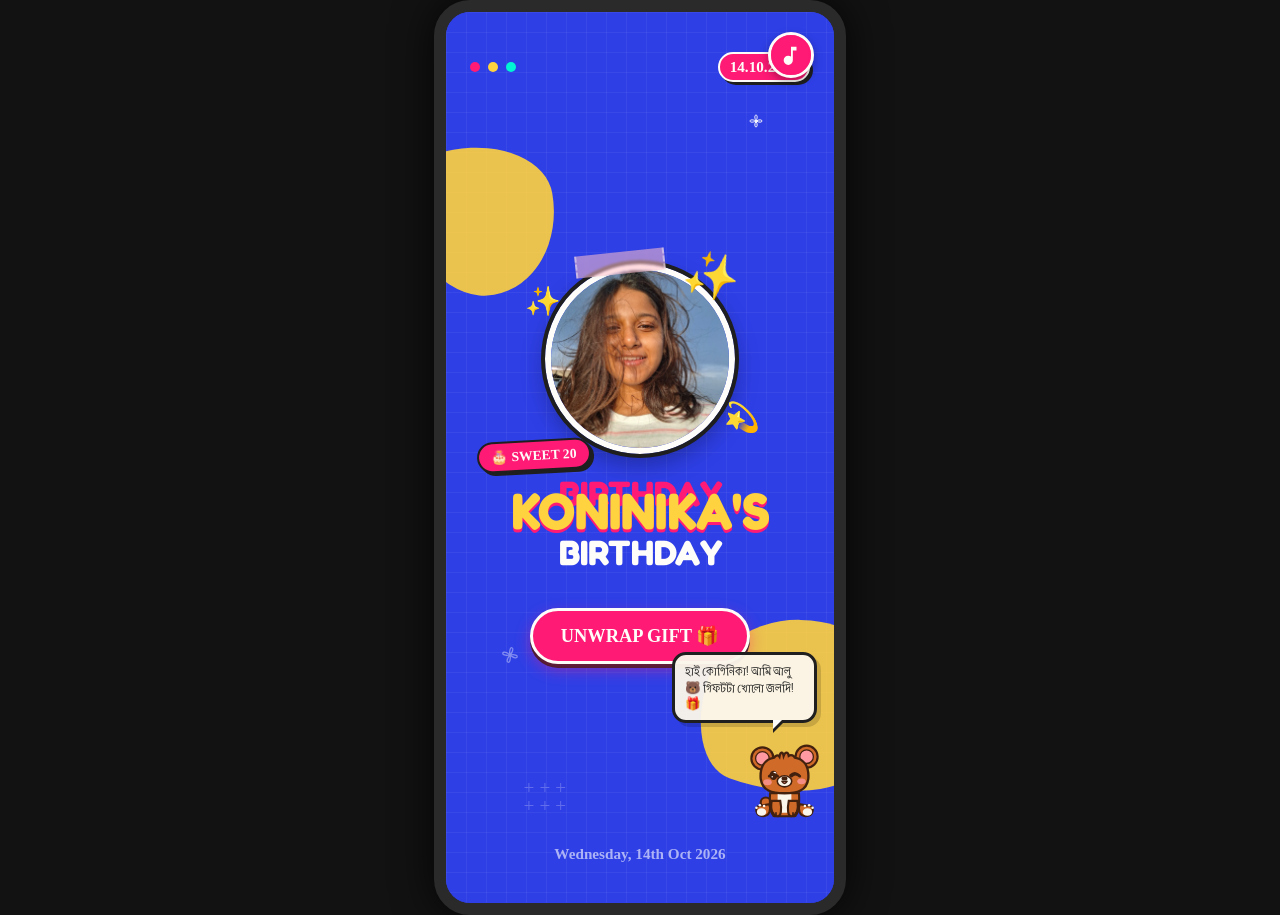
==== index.html @ b6f2ba92 "Add 20th Birthday VIP Pass gift with Collect, Continue Endless mode, and Restart controls" ====
<!DOCTYPE html>
<html lang="en">
<head>
  <meta charset="UTF-8">
  <meta name="viewport" content="width=device-width, initial-scale=1.0, maximum-scale=1.0, user-scalable=no">
  <title>Happy 20th Birthday Koninika! 💖 Flappy Bird Game Inside 🎈</title>

  <!-- Primary Meta Tags -->
  <meta name="title" content="Happy 20th Birthday Koninika! 💖 Flappy Bird Game Inside 🎈">
  <meta name="description" content="Play the Flappy Bird mini-game, dodge guitars & ukuleles, score 20, and unlock a special birthday surprise! 🎮🎂">
  <meta name="theme-color" content="#FF6B8B">

  <!-- Open Graph / Facebook / WhatsApp / iMessage / Telegram -->
  <meta property="og:type" content="website">
  <meta property="og:url" content="https://subhrajyotidey.github.io/Gulbahar_er_Jonomdin/">
  <meta property="og:site_name" content="Koninika's 20th Birthday Celebration">
  <meta property="og:title" content="Happy 20th Birthday Koninika! 💖 Flappy Bird Game Inside 🎈">
  <meta property="og:description" content="Play the Flappy Bird mini-game, dodge guitars & ukuleles, score 20, and unlock a special birthday surprise! 🎮🎂">
  <meta property="og:image" content="https://subhrajyotidey.github.io/Gulbahar_er_Jonomdin/flappy-preview.png">
  <meta property="og:image:secure_url" content="https://subhrajyotidey.github.io/Gulbahar_er_Jonomdin/flappy-preview.png">
  <meta property="og:image:type" content="image/png">
  <meta property="og:image:width" content="1200">
  <meta property="og:image:height" content="630">
  <meta property="og:image:alt" content="Flappy Koninika Birthday Game Preview Thumbnail">

  <!-- Twitter / X -->
  <meta name="twitter:card" content="summary_large_image">
  <meta name="twitter:url" content="https://subhrajyotidey.github.io/Gulbahar_er_Jonomdin/">
  <meta name="twitter:title" content="Happy 20th Birthday Koninika! 💖 Flappy Bird Game Inside 🎈">
  <meta name="twitter:description" content="Play the Flappy Bird mini-game, dodge guitars & ukuleles, score 20, and unlock a special birthday surprise! 🎮🎂">
  <meta name="twitter:image" content="https://subhrajyotidey.github.io/Gulbahar_er_Jonomdin/flappy-preview.png">
  <meta name="twitter:image:alt" content="Flappy Koninika Birthday Game Preview Thumbnail">

  <!-- Image source fallbacks & Favicons -->
  <link rel="image_src" href="https://subhrajyotidey.github.io/Gulbahar_er_Jonomdin/flappy-preview.png">
  <link rel="icon" type="image/png" href="favicon.png">
  <link rel="icon" type="image/x-icon" href="favicon.ico">
  <link rel="apple-touch-icon" sizes="180x180" href="apple-touch-icon.png">

  <!-- Google Fonts for retro scrapbook and hand-drawn feel -->
  <link rel="preconnect" href="https://fonts.googleapis.com">
  <link rel="preconnect" href="https://fonts.gstatic.com" crossorigin>
  <link href="https://fonts.googleapis.com/css2?family=Atma:wght@600;700&family=Baloo+Da+2:wght@400;700&family=Caveat:wght@700&family=Fredoka:wght@400;700&family=Galada&family=Hind+Siliguri:wght@400;700&family=Inter:wght@400;600&family=Playpen+Sans:wght@400;700&display=swap" rel="stylesheet">
  <link rel="stylesheet" href="style.css">
</head>
<body>

  <!-- Mobile-constrained App Container (Samsung Galaxy A-series optimized) -->
  <div id="app-container">
    
    <!-- Music Controller (Spinning Vinyl Badge) -->
    <button id="music-btn" class="hidden" aria-label="Toggle Music">
      <svg class="music-icon" viewBox="0 0 24 24">
        <path fill="currentColor" d="M12,3V13.55C11.16,13.06 10.11,12.8 9,12.8A5,5 0 0,0 4,17.8A5,5 0 0,0 9,22.8A5,5 0 0,0 14,17.8V7H18V3H12Z" />
      </svg>
      <div class="music-pulse"></div>
    </button>

    <!-- Global Balloon Container -->
    <div id="balloon-container"></div>

    <!-- Interactive Sparkles Canvas (Lively Touch Effect) -->
    <canvas id="sparks-canvas"></canvas>

    <!-- Confetti Canvas -->
    <canvas id="confetti-canvas"></canvas>

    <!-- 1. LOCKED COVER SCREEN (Matches attached design style) -->
    <section id="cover-page" class="active">
      <!-- Grid Overlay Background -->
      <div class="grid-overlay"></div>
      
      <!-- Top Decorative Ribbons / Search Bar -->
      <div class="top-bar">
        <span class="nav-dot red"></span>
        <span class="nav-dot yellow"></span>
        <span class="nav-dot green"></span>
        <div class="birthday-badge">14.10.2026</div>
      </div>

      <!-- Organic Blobs & Illustrations -->
      <div class="blob blob-1"></div>
      <div class="blob blob-2"></div>
      <div class="doodle doodle-flower-1">
        <svg viewBox="0 0 100 100">
          <path d="M50,50 C40,30 60,30 50,50 C30,40 30,60 50,50 C60,70 40,70 50,50 C70,60 70,40 50,50" stroke="white" stroke-width="2.5" fill="none"/>
        </svg>
      </div>
      <div class="doodle doodle-flower-2">
        <svg viewBox="0 0 100 100">
          <path d="M50,50 C40,30 60,30 50,50 C30,40 30,60 50,50 C60,70 40,70 50,50 C70,60 70,40 50,50" stroke="rgba(255,255,255,0.4)" stroke-width="2.5" fill="none"/>
        </svg>
      </div>
      <div class="doodle doodle-crosses">
        <span>+</span><span>+</span><span>+</span><br><span>+</span><span>+</span><span>+</span>
      </div>

      <!-- Hero Content -->
      <div class="hero-content">
        <!-- Main Collage Sticker Box -->
        <div class="sticker-container">
          <div class="washi-tape cover-tape"></div>
          <img src="photos of her/540689864_17900363727256380_3030173048801433640_n.webp" alt="Koninika" class="hero-image-sticker">
          <!-- Animated Party Hat Sticker -->
          <div class="party-hat-sticker">✨</div>
          <div class="cutout-sparkle-1">✨</div>
          <div class="cutout-sparkle-2">💫</div>
        </div>

        <!-- Canva-style "SWEET 20" Badge sticker -->
        <div class="sticker-badge sweet-20-badge rotated-left">🎂 SWEET 20</div>

        <!-- Styled retro text "Koninika's Birthday" -->
        <div class="retro-title-wrapper">
          <h1 class="retro-title-shadow">Koninika's</h1>
          <h1 class="retro-title">Koninika's</h1>
          <h2 class="retro-subtitle-shadow">Birthday</h2>
          <h2 class="retro-subtitle">Birthday</h2>
        </div>

        <!-- RSVP / Unlock Button -->
        <button id="unlock-btn" class="pulse-btn">
          <span>UNWRAP GIFT 🎁</span>
        </button>
      </div>

      <div class="cover-footer">
        <p>Wednesday, 14th Oct 2026</p>
      </div>
    </section>

    <!-- 2. MAIN WEBSITE CONTENT (Scrollable, unlocked) -->
    <main id="main-content" class="hidden">

      <!-- Navigation tabs (Optimized for 4 tabs) -->
      <nav class="bottom-nav">
        <a href="#countdown-sec" class="nav-item active" data-sec="countdown">
          <span>⏳</span><label>Timer</label>
        </a>
        <a href="#scrapbook-sec" class="nav-item" data-sec="scrapbook">
          <span>📸</span><label>Good Moments</label>
        </a>
        <a href="#game-sec" class="nav-item" data-sec="game">
          <span>🎮</span><label>Game</label>
        </a>
        <a href="#cake-sec" class="nav-item" data-sec="cake">
          <span>🎂</span><label>Cake</label>
        </a>
      </nav>

      <!-- SECTIONS WRAPPER -->
      <div class="scroll-container">
        
        <!-- SECTION 1: COUNTDOWN TIMER -->
        <section id="countdown-sec" class="content-section scroll-snap">
          <div class="section-decor top-right-blob"></div>
          <div class="section-decor bottom-left-grid"></div>
          
          <h3 class="section-title">Counting Down...</h3>
          <p class="section-subtitle">to the happiest day of the year!</p>

          <!-- Canva-style Crown Sticker -->
          <div class="canva-crown-decor">👑</div>

          <div class="timer-container">
            <div class="timer-box">
              <span id="days" class="timer-val">00</span>
              <span class="timer-lbl">Days</span>
            </div>
            <div class="timer-box">
              <span id="hours" class="timer-val">00</span>
              <span class="timer-lbl">Hours</span>
            </div>
            <div class="timer-box">
              <span id="mins" class="timer-val">00</span>
              <span class="timer-lbl">Mins</span>
            </div>
            <div class="timer-box">
              <span id="secs" class="timer-val">00</span>
              <span class="timer-lbl">Secs</span>
            </div>
          </div>

          <div class="age-badge">
            <span class="age-badge-text">💖 Turning 20! 💖</span>
          </div>

          <div class="countdown-doodle-container">
            <!-- Cute sticker cutout representing a memory -->
            <div class="sticker-cutout small-sticker rotation-left">
              <div class="washi-tape mini-tape"></div>
              <img src="photos of her/658275412_17925218328256380_2714796768547271920_n.webp" alt="Koninika Memory">
            </div>
            <div class="sticker-cutout small-sticker rotation-right">
              <div class="washi-tape mini-tape-right"></div>
              <img src="photos of her/658804541_17925218304256380_3820186122590297636_n.webp" alt="Koninika Memory">
            </div>
          </div>
        </section>

        <!-- SECTION 2: GOOD MOMENTS -->
        <section id="scrapbook-sec" class="content-section scroll-snap">
          <h3 class="section-title">Good Moments</h3>
          <p class="section-subtitle">A collection of beautiful moments 📸</p>
          
          <!-- Scrapbook Stack / Swiper -->
          <div class="scrapbook-wrapper">
            <div class="scrapbook-track">
              
              <!-- Card 1 (3D Flip Polaroid) -->
              <div class="card-3d-container rotated-left">
                <div class="polaroid-inner">
                  <!-- Front -->
                  <div class="polaroid-front">
                    <div class="washi-tape top-center-tape"></div>
                    <div class="card-pin">📌</div>
                    <div class="card-img-wrapper">
                      <img src="photos of her/658770840_17925218355256380_114934240232903129_n.webp" alt="Memories">
                    </div>
                  </div>
                  <!-- Back -->
                  <div class="polaroid-back">
                    <div class="washi-tape top-center-tape"></div>
                    <div class="card-pin">📌</div>
                    <div class="back-note-content">
                      <p class="back-note-text" id="back-caption-0">Loading sweet message...</p>
                    </div>
                  </div>
                </div>
              </div>

              <!-- Card 2 (3D Flip Polaroid) -->
              <div class="card-3d-container rotated-right">
                <div class="polaroid-inner">
                  <!-- Front -->
                  <div class="polaroid-front">
                    <div class="washi-tape top-left-tape"></div>
                    <div class="card-pin">📌</div>
                    <div class="card-img-wrapper">
                      <img src="photos of her/560551909_17904207969256380_4514501628863416138_n.webp" alt="Memories">
                    </div>
                  </div>
                  <!-- Back -->
                  <div class="polaroid-back">
                    <div class="washi-tape top-left-tape"></div>
                    <div class="card-pin">📌</div>
                    <div class="back-note-content">
                      <p class="back-note-text" id="back-caption-1">Loading sweet message...</p>
                    </div>
                  </div>
                </div>
              </div>

              <!-- CARD 3: LIVELY SPOTIFY PLAYER CARD (Canva style - Keep Flat) -->
              <div class="scrapbook-card spotify-card rotated-left">
                <div class="washi-tape top-center-tape-pink"></div>
                <div class="card-pin">📌</div>
                <div class="spotify-header">
                  <span class="spotify-logo">🟢 Spotify Music</span>
                </div>
                <div class="spotify-player-content">
                  <div class="spotify-disc-wrapper">
                    <img src="photos of her/540689864_17900363727256380_3030173048801433640_n.webp" class="spotify-album-art" alt="Album Art">
                    <div class="spotify-disc-center"></div>
                  </div>
                  <div class="spotify-track-info">
                    <h4 class="spotify-track-title">Gulbahar (গুলবাহার)</h4>
                    <p class="spotify-track-artist">Ishaan x Shuvendu Das Shuvo</p>
                  </div>
                </div>
                <div class="spotify-controls">
                  <div class="spotify-progress-container">
                    <span class="spotify-time current-time" id="spotify-time-cur">0:00</span>
                    <div class="spotify-progress-bar">
                      <div class="spotify-progress-fill" id="spotify-progress"></div>
                    </div>
                    <span class="spotify-time total-time" id="spotify-time-total">5:01</span>
                  </div>
                  <button class="spotify-play-btn" id="spotify-widget-play" aria-label="Play Spotify Track">
                    <svg class="spotify-play-icon" viewBox="0 0 24 24" id="spotify-widget-play-icon">
                      <path fill="currentColor" d="M8,5.14V19.14L19,12.14L8,5.14Z" />
                    </svg>
                  </button>
                </div>
                <div class="sticker-badge spotify-tag">🎵 Our Favorite</div>
              </div>

              <!-- Card 4 (3D Flip Video Card) -->
              <div class="card-3d-container rotated-right">
                <div class="polaroid-inner">
                  <!-- Front -->
                  <div class="polaroid-front">
                    <div class="washi-tape top-center-tape"></div>
                    <div class="card-pin">📌</div>
                    <div class="card-img-wrapper">
                      <video id="scrapbook-video" src="photos of her/AQOzyg2IBIjR-ryRQUiw7jBrQdQxegdJirrjysUuHPXQ_0Q3swi2gKSGYNomuyowHAHXyfpFO9Uh12HSr3Im1eS5o4beSTeYUDB9GcA.mp4" playsinline controls loop></video>
                    </div>
                  </div>
                  <!-- Back -->
                  <div class="polaroid-back">
                    <div class="washi-tape top-center-tape"></div>
                    <div class="card-pin">📌</div>
                    <div class="back-note-content">
                      <p class="back-note-text" id="back-caption-2">Loading sweet message...</p>
                    </div>
                  </div>
                </div>
              </div>

              <!-- Card 5 (3D Flip Polaroid) -->
              <div class="card-3d-container rotated-left">
                <div class="polaroid-inner">
                  <!-- Front -->
                  <div class="polaroid-front">
                    <div class="washi-tape top-right-tape"></div>
                    <div class="card-pin">📌</div>
                    <div class="card-img-wrapper">
                      <img src="photos of her/621633406_17916172260256380_3081414813452718117_n.webp" alt="Memories">
                    </div>
                  </div>
                  <!-- Back -->
                  <div class="polaroid-back">
                    <div class="washi-tape top-right-tape"></div>
                    <div class="card-pin">📌</div>
                    <div class="back-note-content">
                      <p class="back-note-text" id="back-caption-3">Loading sweet message...</p>
                    </div>
                  </div>
                </div>
              </div>

              <!-- Card 6 (3D Flip Polaroid) -->
              <div class="card-3d-container rotated-right">
                <div class="polaroid-inner">
                  <!-- Front -->
                  <div class="polaroid-front">
                    <div class="washi-tape top-center-tape-yellow"></div>
                    <div class="card-pin">📌</div>
                    <div class="card-img-wrapper">
                      <img src="photos of her/559868666_17904207948256380_1472536652549086301_n.webp" alt="Memories">
                    </div>
                  </div>
                  <!-- Back -->
                  <div class="polaroid-back">
                    <div class="washi-tape top-center-tape-yellow"></div>
                    <div class="card-pin">📌</div>
                    <div class="back-note-content">
                      <p class="back-note-text" id="back-caption-4">Loading sweet message...</p>
                    </div>
                  </div>
                </div>
              </div>

              <!-- Card 7 (3D Flip Polaroid) -->
              <div class="card-3d-container rotated-left">
                <div class="polaroid-inner">
                  <!-- Front -->
                  <div class="polaroid-front">
                    <div class="washi-tape top-left-tape"></div>
                    <div class="card-pin">📌</div>
                    <div class="card-img-wrapper">
                      <img src="photos of her/572099642_17907049935256380_4490085637314270142_n.webp" alt="Memories">
                    </div>
                  </div>
                  <!-- Back -->
                  <div class="polaroid-back">
                    <div class="washi-tape top-left-tape"></div>
                    <div class="card-pin">📌</div>
                    <div class="back-note-content">
                      <p class="back-note-text" id="back-caption-5">Loading sweet message...</p>
                    </div>
                  </div>
                </div>
              </div>

              <!-- Card 8 (3D Flip Polaroid) -->
              <div class="card-3d-container rotated-right">
                <div class="polaroid-inner">
                  <!-- Front -->
                  <div class="polaroid-front">
                    <div class="washi-tape top-center-tape"></div>
                    <div class="card-pin">📌</div>
                    <div class="card-img-wrapper">
                      <img src="photos of her/622078047_17916172365256380_4307768692941245159_n.webp" alt="Memories">
                    </div>
                  </div>
                  <!-- Back -->
                  <div class="polaroid-back">
                    <div class="washi-tape top-center-tape"></div>
                    <div class="card-pin">📌</div>
                    <div class="back-note-content">
                      <p class="back-note-text" id="back-caption-6">Loading sweet message...</p>
                    </div>
                  </div>
                </div>
              </div>

              <!-- Card 9 (3D Flip Polaroid) -->
              <div class="card-3d-container rotated-left">
                <div class="polaroid-inner">
                  <!-- Front -->
                  <div class="polaroid-front">
                    <div class="washi-tape top-left-tape"></div>
                    <div class="card-pin">📌</div>
                    <div class="card-img-wrapper">
                      <img src="photos of her/night_trees.jpg" alt="Good Moments">
                    </div>
                  </div>
                  <!-- Back -->
                  <div class="polaroid-back">
                    <div class="washi-tape top-left-tape"></div>
                    <div class="card-pin">📌</div>
                    <div class="back-note-content">
                      <p class="back-note-text" id="back-caption-7">Loading sweet message...</p>
                    </div>
                  </div>
                </div>
              </div>

            </div>
          </div>
          
          <div class="swipe-hint">
            <span>← Swipe left / right to browse →</span>
          </div>
        </section>

        <!-- NEW SECTION 3: "HAPPY JUMP!" MINI GAME -->
        <section id="game-sec" class="content-section scroll-snap">
          <h3 class="section-title">Happy Jump! 🎮</h3>
          <p class="section-subtitle">Reach score 20 to unlock your gift!</p>

          <div class="game-container-box">
            <!-- Canvas Game Viewport -->
            <canvas id="game-canvas"></canvas>

            <!-- Score Display -->
            <div id="game-score-box">Score: <span id="game-score-val">0</span></div>

            <!-- Start Screen Preview Card / Overlay -->
            <div id="game-start-overlay" class="game-overlay game-start-preview">
              <div class="game-preview-card">
                <div class="washi-tape top-center-tape-yellow"></div>
                <div class="game-preview-avatar-circle">
                  <img src="photos of her/avatar_surprised.png" alt="Player">
                  <div class="preview-mini-hat">🎉</div>
                </div>
                <h4>Happy Jump! 🎈</h4>
                <p>Tap to fly, dodge the acoustic guitars & ukuleles, and collect hearts to reach score **20**!</p>
                <div class="preview-target-badge">🎯 Goal: Score 20</div>
                <button id="game-start-btn" class="pulse-btn">▶ START GAME</button>
              </div>
            </div>

            <!-- Game Win Screen Overlay (Scratch Card Reward!) -->
            <div id="game-win-overlay" class="game-overlay hidden">
              <div class="washi-tape top-center-tape-pink"></div>
              <h4>✨ YOU WIN! ✨</h4>
              <p id="win-desc">Happy 20th Birthday! You've unlocked your gift. Scratch or tap below to claim it! 👇</p>
              
              <!-- Gift Scratch Box Embedded -->
              <div class="scratch-card-container">
                <!-- Revealed Card Underneath -->
                <div class="voucher-card golden-ticket">
                  <div class="voucher-header">👑 20TH BIRTHDAY VIP PASS 👑</div>
                  <div class="voucher-body">
                    <h4 class="voucher-title">The Infinite Wish Pass ✨</h4>
                    <div class="voucher-perks">
                      <div class="perk-item">🌟 <strong>1 Unconditional Wish</strong> — Anything in the universe, granted!</div>
                      <div class="perk-item">🍽️ <strong>Royal Dinner Date & Desserts</strong> — All your favorite foods on me</div>
                      <div class="perk-item">🛍️ <strong>Queen's Spoiling Spree</strong> — Unlimited shopping & pampering</div>
                      <div class="perk-item">🫂 <strong>Lifetime Tantrum Pass</strong> — Instant cuddles, zero arguments</div>
                    </div>
                    <div class="voucher-seal">★ TICKET #KONU-20 • VALID FOR A LIFETIME ❤️ ★</div>
                  </div>
                  <div class="voucher-collected-badge hidden" id="voucher-collected-badge">
                    ✅ CLAIMED & SAVED IN HEART
                  </div>
                </div>

                <!-- Scratch canvas on top -->
                <canvas id="scratch-canvas" class="scratch-canvas"></canvas>
              </div>

              <!-- Claim Button (visible before collecting) -->
              <button id="game-claim-btn" class="pulse-btn claim-btn">🎁 COLLECT GIFT</button>

              <!-- Action Buttons (visible after collecting) -->
              <div id="win-action-buttons" class="win-action-btns hidden">
                <button id="game-continue-btn" class="pulse-btn continue-btn">▶ CONTINUE FLYING (ENDLESS) 🚀</button>
                <button id="game-win-restart-btn" class="secondary-btn win-restart-btn">🔄 RESTART GAME</button>
              </div>
            </div>

            <!-- Game Over Screen Overlay -->
            <div id="game-over-overlay" class="game-overlay hidden">
              <div class="washi-tape top-center-tape-pink"></div>
              <h4>Oops! 🌧️</h4>
              <p id="game-over-msg">You bumped into an instrument! Don't worry, try again.</p>
              <div class="game-over-btns" style="display: flex; flex-direction: column; width: 100%; max-width: 250px; gap: 8px;">
                <button id="game-restart-btn" class="pulse-btn" style="width: 100%;">🔄 TRY AGAIN</button>
                <button id="game-view-gift-btn" class="secondary-btn hidden" style="width: 100%;">🎁 VIEW MY GIFT</button>
              </div>
            </div>
          </div>
        </section>

        <!-- SECTION 6: CAKE GAME -->
        <section id="cake-sec" class="content-section scroll-snap">

          <h3 class="section-title">Make a Wish</h3>
          <p class="section-subtitle">Tap the candles or blow into mic to blow them out! 🎂</p>

          <div id="mic-status-text" class="mic-status hidden">Blow into your microphone now! 💨</div>

          <!-- Interactive Birthday Cake -->
          <div class="cake-container">

            <div class="cake">
              <div class="cake-plate"></div>
              
              <!-- Bottom Layer -->
              <div class="cake-bottom">
                <div class="sprinkle sp1"></div>
                <div class="sprinkle sp2"></div>
                <div class="sprinkle sp3"></div>
                <div class="sprinkle sp4"></div>
              </div>
              
              <!-- Top Layer -->
              <div class="cake-top">
                <div class="sprinkle sp5"></div>
                <div class="sprinkle sp6"></div>
                <div class="sprinkle sp7"></div>
                <div class="strawberry s1">🍓</div>
                <div class="strawberry s2">🍓</div>
              </div>
              
              <div class="cake-cream">
                <div class="cream-drip d1"></div>
                <div class="cream-drip d2"></div>
                <div class="cream-drip d3"></div>
              </div>
              
              <!-- Glowing Candles -->
              <div class="candle-container">
                
                <!-- Candle 1 -->
                <div class="candle" id="candle-1" data-lit="true">
                  <div class="candle-wick"></div>
                  <div class="candle-flame"></div>
                  <div class="smoke"></div>
                </div>

                <!-- Candle 2 -->
                <div class="candle" id="candle-2" data-lit="true">
                  <div class="candle-wick"></div>
                  <div class="candle-flame"></div>
                  <div class="smoke"></div>
                </div>

                <!-- Candle 3 -->
                <div class="candle" id="candle-3" data-lit="true">
                  <div class="candle-wick"></div>
                  <div class="candle-flame"></div>
                  <div class="smoke"></div>
                </div>

              </div>
            </div>
          </div>

          <!-- Sweets Reveal Area (hidden until candles blown) -->
          <div id="sweets-reveal" class="sweets-reveal">
            <div class="sweets-gradient"></div>
            <img src="sweets.png" alt="Bengali Sweets" class="sweets-image">
          </div>
        </section>

      </div>
    </main>

    <!-- Cute SVG Mascot "Alu" the Bear -->
    <!-- Cute SVG Mascot "Alu" the Bear (sitting chibi style) -->
    <div id="alu-container" class="state-happy">
      <div id="alu-bubble">হাই! আমি আলু, তোমার বার্থডে গাইড! 🎁</div>
      <svg id="alu-svg" viewBox="0 0 100 100" width="85" height="85">
        <!-- Body Elements (Behind Head) -->
        <!-- Tail -->
        <circle cx="28" cy="76" r="6" fill="#cf6a28" stroke="#43210f" stroke-width="2.5" />
        
        <!-- Back Legs (Splayed sitting paws) -->
        <path d="M 20,80 C 15,80 15,92 25,92 C 32,92 35,84 32,78 Z" fill="#cf6a28" stroke="#43210f" stroke-width="2.5" />
        <ellipse cx="23" cy="87" rx="5.5" ry="4.5" fill="#fbf6eb" />
        <circle cx="17" cy="82" r="1.5" fill="#fbf6eb" />
        <circle cx="21" cy="79" r="1.5" fill="#fbf6eb" />
        <circle cx="26" cy="80" r="1.5" fill="#fbf6eb" />
        
        <path d="M 80,80 C 85,80 85,92 75,92 C 68,92 65,84 68,78 Z" fill="#cf6a28" stroke="#43210f" stroke-width="2.5" />
        <ellipse cx="77" cy="87" rx="5.5" ry="4.5" fill="#fbf6eb" />
        <circle cx="83" cy="82" r="1.5" fill="#fbf6eb" />
        <circle cx="79" cy="79" r="1.5" fill="#fbf6eb" />
        <circle cx="74" cy="80" r="1.5" fill="#fbf6eb" />

        <!-- Front Body & Chest Patch -->
        <path d="M 33,65 C 33,65 31,88 38,92 L 62,92 C 69,88 67,65 67,65 Z" fill="#cf6a28" stroke="#43210f" stroke-width="2.5" />
        <path d="M 42,65 C 42,65 41,86 45,88 L 55,88 C 59,86 58,65 58,65 Z" fill="#fbf6eb" />

        <!-- Front Paw Left -->
        <path d="M 35,74 C 33,84 36,92 42,92 C 46,92 47,84 45,74 Z" fill="#cf6a28" stroke="#43210f" stroke-width="2.5" />
        <path d="M 37,92 L 37,88 M 40,92 L 40,88" stroke="#43210f" stroke-width="2" stroke-linecap="round" />

        <!-- Front Paw Right -->
        <path d="M 65,74 C 67,84 64,92 58,92 C 54,92 53,84 55,74 Z" fill="#cf6a28" stroke="#43210f" stroke-width="2.5" />
        <path d="M 63,92 L 63,88 M 60,92 L 60,88" stroke="#43210f" stroke-width="2" stroke-linecap="round" />

        <!-- Left Ear -->
        <circle cx="24" cy="24" r="13" fill="#cf6a28" stroke="#43210f" stroke-width="2.5" />
        <circle cx="24" cy="24" r="8" fill="#ff9aa2" stroke="#43210f" stroke-width="1.5" />
        
        <!-- Right Ear -->
        <circle cx="76" cy="22" r="13" fill="#cf6a28" stroke="#43210f" stroke-width="2.5" />
        <circle cx="76" cy="22" r="8" fill="#ff9aa2" stroke="#43210f" stroke-width="1.5" />

        <!-- Head Outline (Chubby cheeks and hair tufts on top) -->
        <path d="M 44,22 C 45,16 48,16 49,21 C 51,16 54,16 55,21 C 58,19 61,21 62,23 C 74,25 79,35 78,48 C 76,62 65,65 50,65 C 35,65 24,62 22,48 C 21,35 26,25 38,23 C 39,21 42,19 44,22 Z" fill="#cf6a28" stroke="#43210f" stroke-width="2.8" />

        <!-- Muzzle/Snout -->
        <ellipse cx="50" cy="51" rx="8.5" ry="6.5" fill="#fbf6eb" stroke="#43210f" stroke-width="1.8" />
        <ellipse cx="50" cy="47.5" rx="3.5" ry="2.2" fill="#43210f" />

        <!-- Blushes -->
        <ellipse cx="30" cy="52" rx="5" ry="3.5" fill="#ff9aa2" opacity="0.75" />
        <ellipse cx="70" cy="51" rx="5" ry="3.5" fill="#ff9aa2" opacity="0.75" />

        <!-- Default Eyes (Shiny winking chibi eye) -->
        <g class="eyes-default">
          <ellipse cx="37" cy="44" rx="4.5" ry="5.5" fill="#43210f" />
          <circle cx="38.5" cy="41.5" r="1.8" fill="#ffffff" />
          <circle cx="35.5" cy="45.5" r="0.9" fill="#ffffff" />
          <path d="M 58,45 Q 63,40 68,45" fill="none" stroke="#43210f" stroke-width="3" stroke-linecap="round" />
        </g>
        
        <!-- Happy Eyes -->
        <g class="eyes-happy">
          <ellipse cx="37" cy="44" rx="4.5" ry="5.5" fill="#43210f" />
          <circle cx="38.5" cy="41.5" r="1.8" fill="#ffffff" />
          <circle cx="35.5" cy="45.5" r="0.9" fill="#ffffff" />
          <path d="M 57,44 Q 62,39 67,44" fill="none" stroke="#43210f" stroke-width="3" stroke-linecap="round" />
        </g>
        
        <!-- Heart Eyes -->
        <g class="eyes-heart">
          <path d="M37,44 c-2,-2 -4.5,0 -4.5,2.5 c0,3.5 4.5,6 4.5,6 s4.5,-2.5 4.5,-6 c0,-2.5 -2.5,-2.5 -4.5,0 z" fill="#ff4d6d" stroke="#c9184a" stroke-width="1" />
          <path d="M63,44 c-2,-2 -4.5,0 -4.5,2.5 c0,3.5 4.5,6 4.5,6 s4.5,-2.5 4.5,-6 c0,-2.5 -2.5,-2.5 -4.5,0 z" fill="#ff4d6d" stroke="#c9184a" stroke-width="1" />
        </g>
        
        <!-- Sad/Crying Eyes -->
        <g class="eyes-sad">
          <path d="M 33,41 L 41,47 M 33,47 L 41,41" fill="none" stroke="#43210f" stroke-width="3.5" stroke-linecap="round" />
          <path d="M 59,41 L 67,47 M 59,47 L 67,41" fill="none" stroke="#43210f" stroke-width="3.5" stroke-linecap="round" />
        </g>
        
        <!-- Gamer/Star Eyes -->
        <g class="eyes-gamer">
          <polygon points="37,39 39,42 43,43 40,45 41,48 37,46 33,48 34,45 31,43 35,42" fill="#ffcc00" stroke="#d4af37" stroke-width="0.5" />
          <polygon points="63,39 65,42 69,43 66,45 67,48 63,46 59,48 60,45 57,43 61,42" fill="#ffcc00" stroke="#d4af37" stroke-width="0.5" />
        </g>
        
        <!-- Shy Eyes -->
        <g class="eyes-shy">
          <path d="M 32,45 Q 37,40 42,45" fill="none" stroke="#43210f" stroke-width="3" stroke-linecap="round" />
          <path d="M 58,45 Q 63,40 68,45" fill="none" stroke="#43210f" stroke-width="3" stroke-linecap="round" />
        </g>

        <!-- MOUTHS -->
        <!-- Happy Mouth -->
        <g class="mouth-happy">
          <path d="M 47,51 Q 50,56 53,51 Z" fill="#ff9aa2" stroke="#43210f" stroke-width="1.8" stroke-linejoin="round" />
        </g>
        
        <!-- Open Mouth -->
        <g class="mouth-open">
          <ellipse cx="50" cy="53" rx="2.5" ry="3.5" fill="#43210f" />
        </g>
        
        <!-- Sad Mouth -->
        <g class="mouth-sad">
          <path d="M 46,54 Q 50,50 54,54" fill="none" stroke="#43210f" stroke-width="2.2" stroke-linecap="round" />
        </g>
        
        <!-- Shy Mouth -->
        <g class="mouth-shy">
          <line x1="47" y1="52" x2="53" y2="52" stroke="#43210f" stroke-width="2.2" stroke-linecap="round" />
        </g>
        
        <!-- Tears -->
        <g class="tears-anim">
          <path d="M 37,47 L 37,60" fill="none" stroke="#3a86ff" stroke-width="3" stroke-linecap="round" />
          <circle cx="37" cy="60" r="3.2" fill="#3a86ff" />
          <path d="M 63,47 L 63,60" fill="none" stroke="#3a86ff" stroke-width="3" stroke-linecap="round" />
          <circle cx="63" cy="60" r="3.2" fill="#3a86ff" />
        </g>
      </svg>
    </div>

  </div>

  <!-- Background music tag -->
  <audio id="bg-music" loop preload="auto">
  </audio>

  <!-- Flappy Bird audio tags -->
  <audio id="flappy-theme" loop preload="auto">
    <source src="flappy%20bird%20theme.m4a" type="audio/mp4">
    <source src="flappy bird theme.m4a" type="audio/mp4">
  </audio>
  <audio id="flappy-collision" preload="auto">
    <source src="collision.mp4" type="audio/mp4">
    <source src="collision.mp4" type="video/mp4">
  </audio>
  <video id="flappy-collision-video" preload="auto" playsinline style="position:fixed;top:-9999px;left:-9999px;width:1px;height:1px;opacity:0;pointer-events:none;">
    <source src="collision.mp4" type="video/mp4">
  </video>

  <!-- Birthday instrumental that plays on cake section -->
  <audio id="birthday-instrumental" loop preload="auto">
    <source src="HAPPY BIRTHDAY TO YOU _ PIANO INSTRUMENTAL _ BEST HAPPY BITHDAY MUSIC 2021.mp3" type="audio/mpeg">
  </audio>

  <script src="app.js"></script>
</body>
</html>
---- style.css ----
/* CSS Design System for Koninika's Birthday Website */

:root {
  /* Design Reference Palette */
  --bg-blue: #2E3FE6;
  --neon-pink: #FF1A75;
  --neon-pink-hover: #E0005C;
  --bright-yellow: #FFD23F;
  --cream-white: #FFFDF9;
  --text-dark: #1F1F1F;
  
  /* Fonts - Selectors for every distinct line of text */
  --font-hero-title: var(--font-hero-title-override, 'Fredoka', sans-serif);
  --font-hero-subtitle: var(--font-hero-subtitle-override, 'Fredoka', sans-serif);
  --font-section-header: var(--font-section-header-override, 'Fredoka', sans-serif);
  --font-caption: var(--font-caption-override, 'Caveat', cursive);
  --font-spotify: var(--font-spotify-override, 'Fredoka', sans-serif);
  --font-game: var(--font-game-override, 'Playpen Sans', sans-serif);
  --font-voucher: var(--font-voucher-override, 'Playpen Sans', sans-serif);
  --font-jar-label: var(--font-jar-label-override, 'Caveat', cursive);
  --font-jar-bubble: var(--font-jar-bubble-override, 'Caveat', cursive);
  --font-letter-salutation: var(--font-letter-salutation-override, 'Caveat', cursive);
  --font-letter-body: var(--font-letter-body-override, 'Playpen Sans', sans-serif);
  --font-letter-sig: var(--font-letter-sig-override, 'Caveat', cursive);
  --font-wish-card: var(--font-wish-card-override, 'Fredoka', sans-serif);
  
  /* Transitions */
  --spring-bounce: cubic-bezier(0.175, 0.885, 0.32, 1.275);
}

/* Reset and Core Mobile Setup */
* {
  margin: 0;
  padding: 0;
  box-sizing: border-box;
  user-select: none;
  -webkit-user-select: none;
  -webkit-tap-highlight-color: transparent;
}

body {
  font-family: var(--font-text);
  background-color: #121212;
  color: var(--text-dark);
  display: flex;
  justify-content: center;
  align-items: center;
  min-height: 100vh;
  overflow: hidden;
}

/* App Container - Samsung Galaxy A-series Viewport (412px x 915px) */
#app-container {
  width: 100%;
  height: 100vh;
  height: 100dvh;
  position: relative;
  overflow: hidden;
  background-color: var(--bg-blue);
  box-shadow: 0 0 40px rgba(0, 0, 0, 0.8);
}

/* Samsung Galaxy A-Series Desktop Frame Mockup */
@media (min-width: 480px) {
  #app-container {
    width: 412px;
    height: 915px;
    border-radius: 36px;
    border: 12px solid #2a2a2a;
  }
}

/* Utility Animations */
@keyframes pulse {
  0%, 100% { transform: scale(1); }
  50% { transform: scale(1.05); }
}

@keyframes float-gentle {
  0%, 100% { transform: translateY(0) rotate(0deg); }
  50% { transform: translateY(-10px) rotate(2deg); }
}

@keyframes float-badge {
  0%, 100% { transform: translateY(0) rotate(-6deg); }
  50% { transform: translateY(-8px) rotate(-3deg); }
}

@keyframes spin-slow {
  from { transform: rotate(0deg); }
  to { transform: rotate(360deg); }
}

@keyframes flicker {
  0%, 100% { transform: scale(1) rotate(-1deg); opacity: 0.95; }
  50% { transform: scale(1.1) rotate(1deg); opacity: 1; }
}

@keyframes smoke-fade {
  0% { transform: translateY(0) scale(0.8); opacity: 0.8; }
  100% { transform: translateY(-40px) scale(1.5); opacity: 0; }
}

/* Touch Sparks & Trails Canvas */
#sparks-canvas {
  position: absolute;
  top: 0;
  left: 0;
  width: 100%;
  height: 100%;
  pointer-events: none;
  z-index: 95;
}

/* Floating Music Button (Spinning Vinyl Disc) */
#music-btn {
  position: absolute;
  top: 20px;
  right: 20px;
  width: 46px;
  height: 46px;
  border-radius: 50%;
  background-color: var(--neon-pink);
  border: 3px solid var(--cream-white);
  color: var(--cream-white);
  display: flex;
  justify-content: center;
  align-items: center;
  cursor: pointer;
  z-index: 100;
  box-shadow: 0 4px 10px rgba(0,0,0,0.3);
  transition: transform 0.3s var(--spring-bounce);
}

#music-btn.playing {
  animation: spin-slow 4s linear infinite;
}

#music-btn:active {
  transform: scale(0.9);
}

.music-icon {
  width: 22px;
  height: 22px;
}

.music-pulse {
  position: absolute;
  width: 100%;
  height: 100%;
  border-radius: 50%;
  border: 2px solid var(--neon-pink);
  opacity: 0.6;
  animation: pulse 1.5s infinite;
  pointer-events: none;
}

/* Floating Balloons Everywhere - Pastel Palette */
#balloon-container {
  position: absolute;
  top: 0;
  left: 0;
  width: 100%;
  height: 100%;
  pointer-events: none;
  z-index: 10;
  overflow: hidden;
}

.balloon {
  position: absolute;
  bottom: -150px;
  width: 55px;
  height: 70px;
  border-radius: 50% 50% 50% 50% / 40% 40% 60% 60%;
  box-shadow: inset -5px -5px 15px rgba(0,0,0,0.08), 3px 5px 10px rgba(0,0,0,0.06);
  opacity: 0.85;
  cursor: pointer;
  pointer-events: auto; /* Allow popping balloons! */
  display: flex;
  justify-content: center;
  transition: transform 0.2s ease-out, opacity 0.2s ease-out;
}

.balloon::after {
  content: "";
  position: absolute;
  bottom: -6px;
  border-bottom: 7px solid currentColor;
  border-left: 5px solid transparent;
  border-right: 5px solid transparent;
  opacity: 0.9;
}

.balloon-string {
  position: absolute;
  bottom: -45px;
  width: 1px;
  height: 45px;
  background-color: rgba(255,255,255,0.4);
}

/* Popped Animation */
.balloon.popped {
  transform: scale(1.4);
  opacity: 0;
  pointer-events: none;
}

/* Confetti Canvas */
#confetti-canvas {
  position: absolute;
  top: 0;
  left: 0;
  width: 100%;
  height: 100%;
  pointer-events: none;
  z-index: 90;
}

/* Washi Tape / Tape Stickers (Canva style finishes) */
.washi-tape {
  position: absolute;
  height: 18px;
  background-color: rgba(255, 255, 255, 0.4);
  backdrop-filter: blur(1px);
  z-index: 10;
  border-left: 2px dashed rgba(255, 255, 255, 0.4);
  border-right: 2px dashed rgba(255, 255, 255, 0.4);
  box-shadow: 0 1px 3px rgba(0, 0, 0, 0.05);
}

.cover-tape {
  top: -12px;
  left: 30px;
  width: 90px;
  height: 22px;
  background-color: rgba(255, 192, 203, 0.55);
  transform: rotate(-6deg);
}

.mini-tape {
  top: -8px;
  left: 15px;
  width: 45px;
  height: 12px;
  background-color: rgba(255, 218, 185, 0.65);
  transform: rotate(-10deg);
}

.mini-tape-right {
  top: -8px;
  right: 15px;
  width: 45px;
  height: 12px;
  background-color: rgba(173, 216, 230, 0.65);
  transform: rotate(8deg);
}

.top-center-tape {
  top: -10px;
  left: 50%;
  transform: translateX(-50%) rotate(-3deg);
  width: 80px;
  height: 18px;
  background-color: rgba(255, 255, 240, 0.55);
}

.top-center-tape-pink {
  top: -10px;
  left: 50%;
  transform: translateX(-50%) rotate(-2deg);
  width: 85px;
  height: 18px;
  background-color: rgba(255, 179, 186, 0.6);
}

.top-center-tape-yellow {
  top: -10px;
  left: 50%;
  transform: translateX(-50%) rotate(2deg);
  width: 80px;
  height: 18px;
  background-color: rgba(255, 223, 186, 0.6);
}

.top-left-tape {
  top: -8px;
  left: -15px;
  transform: rotate(-30deg);
  width: 70px;
  height: 16px;
  background-color: rgba(186, 255, 201, 0.6);
}

.top-right-tape {
  top: -8px;
  right: -15px;
  transform: rotate(30deg);
  width: 70px;
  height: 16px;
  background-color: rgba(186, 225, 255, 0.6);
}

.letter-tape {
  top: 15px;
  left: 25px;
  width: 90px;
  height: 20px;
  background-color: rgba(255, 253, 208, 0.65);
  transform: rotate(-4deg);
  z-index: 50;
}

/* Canva Sticker Badges */
.sticker-badge {
  font-family: var(--font-fun);
  font-weight: 700;
  font-size: 0.85rem;
  color: var(--cream-white);
  border: 2px solid var(--text-dark);
  box-shadow: 3px 3px 0 var(--text-dark);
  padding: 5px 12px;
  border-radius: 30px;
  position: absolute;
  z-index: 12;
  display: inline-block;
  animation: float-badge 3.5s ease-in-out infinite;
}

.sweet-20-badge {
  background-color: var(--neon-pink);
  top: 48%;
  left: 8%;
  transform: rotate(-6deg);
}

/* Decor items */
.canva-crown-decor {
  font-size: 2.5rem;
  position: absolute;
  top: 4%;
  left: 12%;
  z-index: 10;
  animation: float-gentle 4s ease-in-out infinite;
}

.garland-ribbon {
  font-family: var(--font-fun);
  font-weight: 700;
  font-size: 0.8rem;
  background-color: var(--bright-yellow);
  color: var(--text-dark);
  border: 2px solid var(--text-dark);
  padding: 4px 15px;
  border-radius: 4px;
  position: absolute;
  top: 15px;
  transform: rotate(-2deg);
  z-index: 5;
  box-shadow: 3px 3px 0 var(--text-dark);
}

/* 1. COVER PAGE STYLE (Matches the Reference Image collage) */
#cover-page {
  width: 100%;
  height: 100%;
  position: absolute;
  top: 0;
  left: 0;
  background-color: var(--bg-blue);
  z-index: 50;
  display: flex;
  flex-direction: column;
  justify-content: space-between;
  align-items: center;
  padding: 40px 24px;
  transition: transform 0.8s cubic-bezier(0.77, 0, 0.175, 1);
}

#cover-page.slide-up {
  transform: translateY(-100%);
}

.grid-overlay {
  position: absolute;
  top: 0;
  left: 0;
  width: 100%;
  height: 100%;
  background-image: 
    linear-gradient(rgba(255, 255, 255, 0.05) 1px, transparent 1px),
    linear-gradient(90deg, rgba(255, 255, 255, 0.05) 1px, transparent 1px);
  background-size: 20px 20px;
  pointer-events: none;
}

.top-bar {
  width: 100%;
  display: flex;
  justify-content: flex-start;
  align-items: center;
  gap: 8px;
  position: relative;
  z-index: 5;
}

.nav-dot {
  width: 10px;
  height: 10px;
  border-radius: 50%;
}
.nav-dot.red { background-color: var(--neon-pink); }
.nav-dot.yellow { background-color: var(--bright-yellow); }
.nav-dot.green { background-color: #00F5D4; }

.birthday-badge {
  margin-left: auto;
  font-family: var(--font-fun);
  font-size: 0.95rem;
  font-weight: 700;
  color: var(--cream-white);
  background-color: var(--neon-pink);
  padding: 4px 10px;
  border-radius: 20px;
  border: 2px solid var(--cream-white);
  box-shadow: 3px 3px 0 var(--text-dark);
}

/* Organic blobs in background */
.blob {
  position: absolute;
  border-radius: 50%;
  background-color: var(--bright-yellow);
  z-index: 1;
}

.blob-1 {
  width: 150px;
  height: 150px;
  top: 15%;
  left: -40px;
  border-radius: 40% 60% 50% 50% / 30% 40% 60% 70%;
  transform: rotate(-10deg);
  opacity: 0.9;
}

.blob-2 {
  width: 180px;
  height: 180px;
  bottom: 12%;
  right: -50px;
  border-radius: 60% 40% 70% 30% / 50% 60% 40% 50%;
  transform: rotate(20deg);
  opacity: 0.9;
}

/* Scrapbook Doodles */
.doodle {
  position: absolute;
  z-index: 2;
  pointer-events: none;
}

.doodle-flower-1 {
  top: 10%;
  right: 15%;
  width: 40px;
  height: 40px;
  animation: float-gentle 4s ease-in-out infinite;
}

.doodle-flower-2 {
  bottom: 25%;
  left: 10%;
  width: 50px;
  height: 50px;
  transform: rotate(15deg);
}

.doodle-crosses {
  bottom: 10%;
  left: 20%;
  font-family: var(--font-fun);
  font-size: 1.2rem;
  color: rgba(255, 255, 255, 0.25);
  line-height: 0.9;
  letter-spacing: 5px;
}

/* Hero Content Area */
.hero-content {
  width: 100%;
  display: flex;
  flex-direction: column;
  align-items: center;
  margin-top: auto;
  margin-bottom: auto;
  z-index: 5;
}

/* Hero cutout sticker */
.sticker-container {
  position: relative;
  width: 190px;
  height: 190px;
  margin-bottom: 25px;
  animation: float-gentle 6s ease-in-out infinite;
}

.hero-image-sticker {
  width: 100%;
  height: 100%;
  object-fit: cover;
  border-radius: 50%;
  border: 6px solid var(--cream-white);
  box-shadow: 0 10px 25px rgba(0,0,0,0.3);
  outline: 4px solid var(--text-dark);
}

.party-hat-sticker {
  position: absolute;
  top: -15px;
  right: -5px;
  font-size: 2.8rem;
  transform: rotate(15deg);
  animation: pulse 1.8s infinite;
}

.cutout-sparkle-1 {
  position: absolute;
  top: 20px;
  left: -20px;
  font-size: 1.8rem;
  animation: pulse 1.2s infinite;
}

.cutout-sparkle-2 {
  position: absolute;
  bottom: 20px;
  right: -25px;
  font-size: 1.8rem;
  animation: pulse 1.5s infinite;
}

/* Retro Title Styling (Shadow offset matching reference) */
.retro-title-wrapper {
  position: relative;
  text-align: center;
  margin-bottom: 35px;
  width: 100%;
}

.retro-title, .retro-title-shadow {
  font-family: var(--font-fun);
  font-size: 3.2rem;
  font-weight: 700;
  text-transform: uppercase;
}

.retro-title-shadow {
  color: var(--neon-pink);
  position: absolute;
  top: 3px;
  left: 50%;
  transform: translateX(-50%);
  z-index: 2;
  width: 100%;
}

.retro-title {
  color: var(--bright-yellow);
  position: relative;
  z-index: 3;
}

.retro-subtitle, .retro-subtitle-shadow {
  font-family: var(--font-fun);
  font-size: 2.2rem;
  font-weight: 700;
  text-transform: uppercase;
  margin-top: -10px;
}

.retro-subtitle-shadow {
  color: var(--neon-pink);
  position: absolute;
  top: 3px;
  left: 50%;
  transform: translateX(-50%);
  z-index: 2;
  width: 100%;
}

.retro-subtitle {
  color: var(--cream-white);
  position: relative;
  z-index: 3;
}

/* Pulse Unwrap Button */
.pulse-btn {
  background-color: var(--neon-pink);
  color: var(--cream-white);
  font-family: var(--font-fun);
  font-size: 1.15rem;
  font-weight: 700;
  border: 3px solid var(--cream-white);
  padding: 14px 28px;
  border-radius: 40px;
  cursor: pointer;
  box-shadow: 0 6px 15px rgba(255, 26, 117, 0.4), 0 4px 0 var(--text-dark);
  outline: none;
  animation: pulse 1.8s infinite;
  transition: transform 0.2s ease, box-shadow 0.2s ease;
  position: relative;
  z-index: 5;
}

.pulse-btn:active {
  transform: translateY(3px);
  box-shadow: 0 2px 5px rgba(255, 26, 117, 0.4), 0 1px 0 var(--text-dark);
}

.cover-footer {
  font-family: var(--font-fun);
  font-weight: 700;
  color: rgba(255, 255, 255, 0.6);
  z-index: 5;
  font-size: 0.95rem;
}

/* 2. MAIN APPLICATION CONTENT */
#main-content {
  width: 100%;
  height: 100%;
  display: flex;
  flex-direction: column;
  justify-content: flex-start;
  opacity: 0;
  transition: opacity 0.5s ease-in;
}

#main-content.visible {
  opacity: 1;
}

/* Section scroll snapping viewport */
.scroll-container {
  flex: 1;
  width: 100%;
  height: 100vh;
  height: 100dvh;
  overflow-y: scroll;
  scroll-snap-type: y mandatory;
  scroll-behavior: smooth;
  /* Hide scrollbar for standard browsers */
  scrollbar-width: none;
}

.scroll-container::-webkit-scrollbar {
  display: none; /* Hide scrollbar for Chrome/Safari */
}

/* Content Section Layout with Canva Paper Grid Textures */
.content-section {
  width: 100%;
  height: 100vh;
  height: 100dvh;
  padding: 30px 20px 90px 20px; /* Padding bottom to clear nav */
  scroll-snap-align: start;
  position: relative;
  display: flex;
  flex-direction: column;
  justify-content: center;
  align-items: center;
  overflow: hidden;
  background-color: var(--bg-blue);
  /* Dotted paper texture overlay */
  background-image: 
    linear-gradient(rgba(255, 255, 255, 0.03) 1px, transparent 1px),
    linear-gradient(90deg, rgba(255, 255, 255, 0.03) 1px, transparent 1px),
    radial-gradient(circle at 10px 10px, rgba(255, 255, 255, 0.02) 2.2px, transparent 0);
  background-size: 24px 24px, 24px 24px, 16px 16px;
  border-bottom: 2px dashed rgba(255, 255, 255, 0.1);
}

/* Section Title styling */
.section-title {
  font-family: var(--font-fun);
  font-size: 1.85rem;
  color: var(--bright-yellow);
  text-shadow: 2.5px 2.5px 0 var(--neon-pink);
  margin-bottom: 5px;
  text-align: center;
  text-transform: uppercase;
  z-index: 5;
  padding: 0 45px;
  width: 100%;
  box-sizing: border-box;
}

.section-subtitle {
  font-family: var(--font-text);
  font-size: 0.9rem;
  color: var(--cream-white);
  margin-bottom: 25px;
  text-align: center;
  opacity: 0.9;
  z-index: 5;
  padding: 0 35px;
  width: 100%;
  box-sizing: border-box;
}

/* Decor Blobs in sections */
.section-decor {
  position: absolute;
  pointer-events: none;
  z-index: 1;
}

.top-right-blob {
  top: -40px;
  right: -40px;
  width: 120px;
  height: 120px;
  background-color: var(--bright-yellow);
  border-radius: 50%;
  opacity: 0.2;
}

.bottom-left-grid {
  bottom: 80px;
  left: 20px;
  width: 80px;
  height: 80px;
  background-image: radial-gradient(var(--cream-white) 2px, transparent 2px);
  background-size: 15px 15px;
  opacity: 0.15;
}

/* TIMER SECTION */
.timer-container {
  display: flex;
  gap: 10px;
  justify-content: center;
  align-items: center;
  margin-bottom: 30px;
  z-index: 5;
}

.timer-box {
  background-color: var(--cream-white);
  border: 3px solid var(--text-dark);
  box-shadow: 4px 4px 0 var(--bright-yellow);
  padding: 10px 8px;
  border-radius: 12px;
  width: 72px;
  height: 80px;
  display: flex;
  flex-direction: column;
  justify-content: center;
  align-items: center;
  transform: rotate(-1deg);
}

.timer-box:nth-child(even) {
  transform: rotate(2deg);
}

.timer-val {
  font-family: var(--font-fun);
  font-size: 1.8rem;
  font-weight: 700;
  color: var(--neon-pink);
}

.timer-lbl {
  font-size: 0.75rem;
  text-transform: uppercase;
  font-weight: 700;
  color: var(--text-dark);
  opacity: 0.7;
}

.age-badge {
  z-index: 5;
  background-color: var(--neon-pink);
  border: 2px solid var(--cream-white);
  padding: 8px 16px;
  border-radius: 20px;
  box-shadow: 3px 3px 0 var(--text-dark);
  margin-bottom: 30px;
  transform: rotate(2deg);
}

.age-badge-text {
  font-family: var(--font-fun);
  color: var(--cream-white);
  font-size: 1.1rem;
  font-weight: 700;
}

.countdown-doodle-container {
  display: flex;
  justify-content: center;
  gap: 24px;
  width: 100%;
  padding: 0 10px;
  z-index: 5;
}

.sticker-cutout {
  width: 105px;
  height: 105px;
  border-radius: 12px;
  border: 4px solid var(--cream-white);
  outline: 2px solid var(--text-dark);
  overflow: hidden;
  box-shadow: 4px 4px 10px rgba(0,0,0,0.25);
  background-color: var(--cream-white);
  position: relative;
}

.sticker-cutout img {
  width: 100%;
  height: 100%;
  object-fit: cover;
}

.rotation-left { transform: rotate(-6deg); }
.rotation-right { transform: rotate(6deg); }

/* SCRAPBOOK SECTION (Horizontal Scroll) */
.scrapbook-wrapper {
  width: 100%;
  overflow-x: scroll;
  padding: 10px 10px 30px 10px;
  display: flex;
  justify-content: flex-start;
  align-items: center;
  scrollbar-width: none;
  z-index: 5;
}

.scrapbook-wrapper::-webkit-scrollbar {
  display: none;
}

.scrapbook-track {
  display: flex;
  gap: 25px;
  padding: 0 10px;
}

/* 3D Polaroid Flip Container */
.card-3d-container {
  perspective: 1000px;
  width: 250px;
  height: 310px;
  flex-shrink: 0;
  position: relative;
  transition: transform 0.3s ease;
  z-index: 5;
}

.polaroid-inner {
  position: relative;
  width: 100%;
  height: 100%;
  transition: transform 0.6s cubic-bezier(0.4, 0, 0.2, 1);
  transform-style: preserve-3d;
  cursor: pointer;
}

.card-3d-container.flipped .polaroid-inner {
  transform: rotateY(180deg);
}

.polaroid-front, .polaroid-back {
  position: absolute;
  top: 0;
  left: 0;
  width: 100%;
  height: 100%;
  backface-visibility: hidden;
  border-radius: 4px;
  background-color: var(--cream-white);
  border: 1px solid rgba(0,0,0,0.1);
  padding: 12px 12px 16px 12px;
  box-shadow: 5px 10px 20px rgba(0,0,0,0.2), 0 0 0 2px var(--text-dark);
  display: flex;
  flex-direction: column;
  align-items: center;
  justify-content: space-between;
}

.polaroid-back {
  transform: rotateY(180deg);
  background-color: #fffff6; /* notebook paper tone */
  background-image: 
    repeating-linear-gradient(transparent, transparent 19px, #e3dfd0 20px);
  justify-content: center;
  padding: 20px;
  box-shadow: inset 0 0 10px rgba(0,0,0,0.05), 5px 10px 20px rgba(0,0,0,0.2), 0 0 0 2px var(--text-dark);
}

.back-note-content {
  width: 100%;
  height: 100%;
  display: flex;
  justify-content: center;
  align-items: center;
  padding-top: 15px; /* clear top tapes */
}

.back-note-text {
  font-family: var(--font-hand);
  font-size: 1.35rem;
  color: #1e3a8a; /* blue ink feel */
  line-height: 1.45;
  text-align: center;
  word-wrap: break-word;
  overflow-y: auto;
  max-height: 100%;
  width: 100%;
}

.back-note-text::-webkit-scrollbar {
  width: 4px;
}
.back-note-text::-webkit-scrollbar-thumb {
  background-color: rgba(0,0,0,0.1);
  border-radius: 2px;
}

/* Polaroid Card Design */
.scrapbook-card.polaroid {
  width: 100%;
  height: 100%;
  display: flex;
  flex-direction: column;
  align-items: center;
  justify-content: space-between;
}

.card-pin {
  position: absolute;
  top: -12px;
  left: 50%;
  transform: translateX(-50%);
  font-size: 1.3rem;
  filter: drop-shadow(2px 2px 2px rgba(0,0,0,0.2));
  z-index: 12;
}

.card-img-wrapper {
  width: 100%;
  height: 255px;
  background-color: #eaeaea;
  overflow: hidden;
  border: 1px solid rgba(0,0,0,0.05);
  position: relative;
  border-radius: 4px;
}

.card-img-wrapper img, .card-img-wrapper video {
  width: 100%;
  height: 100%;
  object-fit: cover;
}

.card-caption {
  margin-top: 15px;
  font-family: var(--font-hand);
  font-size: 1.55rem;
  color: #333;
  text-align: center;
  width: 100%;
  overflow: hidden;
  text-overflow: ellipsis;
  white-space: nowrap;
}

.rotated-left { transform: rotate(-3deg); }
.rotated-right { transform: rotate(3deg); }

/* SPOTIFY CARD STYLING (Lively Music Widget) */
.spotify-card {
  flex-shrink: 0;
  width: 250px;
  background-color: #121212 !important; /* Spotify dark theme */
  border: 3px solid var(--text-dark);
  border-radius: 16px !important;
  box-shadow: 5px 10px 20px rgba(0,0,0,0.3);
  color: var(--cream-white) !important;
  padding: 18px 15px 15px 15px !important;
  position: relative;
  display: flex;
  flex-direction: column;
  justify-content: space-between;
}

.spotify-header {
  display: flex;
  justify-content: flex-start;
  align-items: center;
  font-family: var(--font-fun);
  font-size: 0.72rem;
  margin-bottom: 12px;
  color: #1DB954; /* Spotify green */
  font-weight: 700;
  letter-spacing: 0.5px;
}

.spotify-player-content {
  display: flex;
  gap: 12px;
  align-items: center;
  margin-bottom: 12px;
}

.spotify-disc-wrapper {
  position: relative;
  width: 60px;
  height: 60px;
  flex-shrink: 0;
}

.spotify-album-art {
  width: 100%;
  height: 100%;
  border-radius: 50%;
  border: 2px solid var(--text-dark);
  object-fit: cover;
}

/* Spin album art when playing */
#music-btn.playing ~ main .spotify-card .spotify-album-art,
.spotify-card.playing .spotify-album-art {
  animation: spin-slow 8s linear infinite;
}

.spotify-disc-center {
  position: absolute;
  top: 50%;
  left: 50%;
  transform: translate(-50%, -50%);
  width: 14px;
  height: 14px;
  background-color: #121212;
  border-radius: 50%;
  border: 2.2px solid var(--cream-white);
}

.spotify-track-info {
  overflow: hidden;
  text-align: left;
}

.spotify-track-title {
  font-family: var(--font-fun);
  font-size: 0.85rem;
  white-space: nowrap;
  overflow: hidden;
  text-overflow: ellipsis;
  color: var(--cream-white);
  font-weight: 700;
}

.spotify-track-artist {
  font-size: 0.7rem;
  opacity: 0.7;
  color: var(--cream-white);
  white-space: nowrap;
  overflow: hidden;
  text-overflow: ellipsis;
}

.spotify-controls {
  display: flex;
  flex-direction: column;
  gap: 10px;
  align-items: center;
  width: 100%;
}

.spotify-progress-container {
  width: 100%;
  display: flex;
  align-items: center;
  gap: 8px;
}

.spotify-time {
  font-size: 0.65rem;
  opacity: 0.6;
  width: 25px;
  text-align: center;
}

.spotify-progress-bar {
  flex: 1;
  height: 4px;
  background-color: #3e3e3e;
  border-radius: 2px;
  overflow: hidden;
  position: relative;
}

.spotify-progress-fill {
  width: 0%;
  height: 100%;
  background-color: #1DB954;
  border-radius: 2px;
  transition: width 0.1s linear;
}

.spotify-play-btn {
  background-color: #1DB954;
  border: none;
  width: 38px;
  height: 38px;
  border-radius: 50%;
  display: flex;
  justify-content: center;
  align-items: center;
  color: var(--text-dark);
  cursor: pointer;
  box-shadow: 0 4px 6px rgba(0,0,0,0.15);
  transition: transform 0.2s ease;
}

.spotify-play-btn:active {
  transform: scale(0.9);
}

.spotify-play-icon {
  width: 20px;
  height: 20px;
}

.spotify-tag {
  background-color: #1DB954;
  color: var(--text-dark);
  border: 2px solid var(--text-dark);
  box-shadow: 2px 2px 0 var(--text-dark);
  position: absolute;
  bottom: -12px;
  right: 15px;
  font-size: 0.65rem;
  padding: 3px 8px;
  border-radius: 12px;
  font-family: var(--font-fun);
  font-weight: 700;
  animation: float-badge 3.8s ease-in-out infinite;
}

.swipe-hint {
  font-family: var(--font-fun);
  font-size: 0.8rem;
  color: rgba(255,255,255,0.7);
  letter-spacing: 1px;
  margin-top: -10px;
  z-index: 5;
}

/* --- "HAPPY JUMP!" MINI GAME STYLING --- */
.game-container-box {
  position: relative;
  width: 340px;
  height: 420px;
  border: 4px solid var(--text-dark);
  box-shadow: 6px 6px 0 var(--bright-yellow);
  border-radius: 16px;
  background-color: #e0f2fe; /* light sky blue */
  overflow: hidden;
  z-index: 5;
}

#game-canvas {
  width: 100%;
  height: 100%;
  display: block;
}

#game-score-box {
  position: absolute;
  top: 12px;
  left: 12px;
  background-color: var(--cream-white);
  border: 2px solid var(--text-dark);
  padding: 4px 10px;
  border-radius: 8px;
  font-family: var(--font-fun);
  font-size: 0.85rem;
  font-weight: 700;
  z-index: 10;
  box-shadow: 2px 2px 0 var(--text-dark);
}

.game-overlay {
  position: absolute;
  top: 0;
  left: 0;
  width: 100%;
  height: 100%;
  background-color: rgba(255, 255, 255, 0.94);
  backdrop-filter: blur(2px);
  z-index: 20;
  display: flex;
  flex-direction: column;
  justify-content: center;
  align-items: center;
  padding: 24px;
  text-align: center;
  transition: opacity 0.3s ease;
}

.game-overlay h4 {
  font-family: var(--font-fun);
  font-size: 1.45rem;
  color: var(--neon-pink);
  margin-bottom: 12px;
  text-transform: uppercase;
}

.game-overlay p {
  font-size: 0.8rem;
  line-height: 1.5;
  color: var(--text-dark);
  margin-bottom: 24px;
  max-width: 250px;
}

.game-overlay.hidden {
  opacity: 0;
  pointer-events: none;
}

/* Game Preview Start Card Overlay */
.game-start-preview {
  background-color: rgba(0, 0, 0, 0.28) !important;
  backdrop-filter: blur(1.5px) !important;
  padding: 12px !important;
}

.game-preview-card {
  background-color: var(--cream-white);
  border: 3.5px solid var(--text-dark);
  box-shadow: 6px 6px 0 var(--bright-yellow);
  border-radius: 16px;
  padding: 16px 14px 14px 14px;
  width: 90%;
  max-width: 280px;
  display: flex;
  flex-direction: column;
  align-items: center;
  position: relative;
  text-align: center;
  animation: float-gentle 3s ease-in-out infinite;
}

.game-preview-avatar-circle {
  width: 70px;
  height: 70px;
  border-radius: 50%;
  border: 3px solid var(--text-dark);
  box-shadow: 3px 3px 0 var(--neon-pink);
  overflow: hidden;
  position: relative;
  background-color: #fff4e6;
  margin-bottom: 8px;
  margin-top: 4px;
}

.game-preview-avatar-circle img {
  width: 100%;
  height: 100%;
  object-fit: cover;
  display: block;
}

.preview-mini-hat {
  position: absolute;
  top: -2px;
  right: -2px;
  font-size: 1.1rem;
}

.game-preview-card h4 {
  font-family: var(--font-fun);
  font-size: 1.25rem;
  color: var(--neon-pink);
  margin-bottom: 6px;
  text-transform: uppercase;
}

.game-preview-card p {
  font-size: 0.76rem;
  line-height: 1.35;
  color: var(--text-dark);
  margin-bottom: 8px;
  max-width: 240px;
}

.preview-target-badge {
  background: var(--bright-yellow);
  color: var(--text-dark);
  font-family: var(--font-fun);
  font-weight: 700;
  font-size: 0.72rem;
  padding: 3px 12px;
  border-radius: 12px;
  border: 2px solid var(--text-dark);
  margin-bottom: 10px;
  box-shadow: 2px 2px 0 var(--text-dark);
}

/* Win Screen Scratch Card Container overrides */
#game-win-overlay {
  background-color: rgba(46, 63, 230, 0.96);
  color: var(--cream-white);
  padding: 14px 16px;
  overflow-y: auto;
  max-height: 100%;
  box-sizing: border-box;
}

#game-win-overlay h4 {
  color: var(--bright-yellow);
  text-shadow: 2px 2px 0 var(--neon-pink);
  margin-bottom: 4px;
}

#game-win-overlay p {
  color: var(--cream-white);
  font-size: 0.74rem;
  margin-bottom: 8px;
  max-width: 290px;
}

/* SCRATCH CARD VIRTUAL GIFT */
.scratch-card-container {
  position: relative;
  width: 290px;
  height: 195px;
  border-radius: 14px;
  border: 3px solid var(--text-dark);
  box-shadow: 4px 4px 0 var(--bright-yellow);
  overflow: hidden;
  background-color: var(--cream-white);
  margin-bottom: 4px;
}

.voucher-card {
  position: absolute;
  top: 0;
  left: 0;
  width: 100%;
  height: 100%;
  background: linear-gradient(135deg, #fffbeb 0%, #fef3c7 40%, #fde68a 70%, #fcd34d 100%);
  border: 2px dashed #d97706;
  padding: 8px 10px;
  display: flex;
  flex-direction: column;
  justify-content: space-between;
  align-items: center;
  text-align: center;
  border-radius: 10px;
  box-sizing: border-box;
}

.voucher-header {
  font-family: var(--font-fun);
  font-size: 0.68rem;
  font-weight: 800;
  color: #fff;
  background: linear-gradient(90deg, #d97706, #b45309);
  border: 1.5px solid #78350f;
  padding: 2px 10px;
  border-radius: 10px;
  box-shadow: 1.5px 1.5px 0 #78350f;
  letter-spacing: 0.5px;
}

.voucher-body {
  width: 100%;
  display: flex;
  flex-direction: column;
  align-items: center;
}

.voucher-title {
  font-family: var(--font-fun);
  font-size: 0.88rem;
  color: #78350f;
  margin: 2px 0 4px 0;
  font-weight: 800;
}

.voucher-perks {
  display: flex;
  flex-direction: column;
  gap: 3px;
  width: 100%;
  text-align: left;
}

.perk-item {
  font-size: 0.58rem;
  line-height: 1.25;
  color: #451a03;
  font-weight: 600;
  background: rgba(255, 255, 255, 0.78);
  padding: 2px 6px;
  border-radius: 5px;
  border-left: 3px solid #d97706;
}

.voucher-seal {
  font-family: var(--font-fun);
  font-size: 0.54rem;
  font-weight: 700;
  color: #92400e;
  letter-spacing: 0.4px;
  margin-top: 3px;
}

.voucher-collected-badge {
  position: absolute;
  top: 50%;
  left: 50%;
  transform: translate(-50%, -50%) rotate(-6deg);
  background: rgba(16, 185, 129, 0.95);
  color: #ffffff;
  font-family: var(--font-fun);
  font-size: 0.78rem;
  font-weight: 800;
  padding: 6px 14px;
  border-radius: 8px;
  border: 2px solid #064e3b;
  box-shadow: 3px 3px 0 rgba(0, 0, 0, 0.25);
  z-index: 6;
  pointer-events: none;
  white-space: nowrap;
  animation: popIn 0.35s cubic-bezier(0.175, 0.885, 0.32, 1.275);
}

.voucher-collected-badge.hidden {
  display: none !important;
}

.claim-btn {
  margin-top: 8px !important;
  background: linear-gradient(135deg, #f59e0b 0%, #d97706 100%) !important;
  color: white !important;
  font-size: 0.82rem !important;
  padding: 8px 18px !important;
  border: 2px solid var(--text-dark) !important;
  box-shadow: 2.5px 2.5px 0 var(--text-dark) !important;
  border-radius: 12px !important;
  cursor: pointer;
  width: 100%;
  max-width: 290px;
}

.claim-btn.hidden {
  display: none !important;
}

.win-action-btns {
  display: flex;
  flex-direction: column;
  gap: 7px;
  width: 100%;
  max-width: 290px;
  margin-top: 8px;
}

.win-action-btns.hidden {
  display: none !important;
}

.continue-btn {
  background: linear-gradient(135deg, #10b981 0%, #059669 100%) !important;
  color: white !important;
  font-size: 0.82rem !important;
  padding: 9px 14px !important;
  border: 2px solid var(--text-dark) !important;
  box-shadow: 2.5px 2.5px 0 var(--text-dark) !important;
  border-radius: 12px !important;
  cursor: pointer;
  width: 100%;
}

.secondary-btn {
  background: #ffffff !important;
  color: var(--text-dark) !important;
  font-family: var(--font-fun) !important;
  font-weight: 700 !important;
  font-size: 0.78rem !important;
  padding: 7px 14px !important;
  border: 2px solid var(--text-dark) !important;
  box-shadow: 2.5px 2.5px 0 var(--text-dark) !important;
  border-radius: 12px !important;
  cursor: pointer;
  transition: transform 0.1s ease;
  width: 100%;
}

.secondary-btn:active {
  transform: translate(1px, 1px);
  box-shadow: 1px 1px 0 var(--text-dark) !important;
}

.secondary-btn.hidden {
  display: none !important;
}

.scratch-canvas {
  position: absolute;
  top: 0;
  left: 0;
  width: 100%;
  height: 100%;
  z-index: 5;
  cursor: pointer;
  border-radius: 10px;
  transition: opacity 0.35s ease;
}

/* --- LOVE CANDY JAR STYLING --- */
.jar-container {
  display: flex;
  flex-direction: column;
  align-items: center;
  gap: 20px;
  z-index: 5;
}

.love-jar {
  position: relative;
  width: 140px;
  height: 180px;
  cursor: pointer;
  transition: transform 0.2s var(--spring-bounce);
}

.love-jar:active {
  transform: scale(0.94) rotate(-3deg);
}

.jar-lid {
  width: 86px;
  height: 18px;
  background-color: #d4a373; /* wooden lid */
  border: 3px solid var(--text-dark);
  border-radius: 8px 8px 4px 4px;
  margin: 0 auto -3px auto;
  position: relative;
  z-index: 5;
  box-shadow: inset 0 2px 0 rgba(255,255,255,0.3);
}

.jar-body {
  width: 130px;
  height: 155px;
  background-color: rgba(255, 255, 255, 0.15);
  backdrop-filter: blur(3px);
  border: 3px solid var(--text-dark);
  border-radius: 30px 30px 40px 40px;
  position: relative;
  overflow: hidden;
  box-shadow: 0 8px 20px rgba(0,0,0,0.15), inset 2px 2px 0 rgba(255,255,255,0.2), inset -2px -2px 0 rgba(0,0,0,0.05);
}

.jar-label {
  font-family: var(--font-hand);
  font-size: 1.15rem;
  font-weight: 700;
  background-color: var(--cream-white);
  border: 2px solid var(--text-dark);
  padding: 4px 10px;
  border-radius: 4px;
  transform: rotate(-4deg);
  box-shadow: 2px 2px 0 rgba(0,0,0,0.1);
  z-index: 4;
  position: absolute;
  top: 40px;
  left: 5%;
  width: 90%;
  text-align: center;
}

.jar-glass-shine {
  position: absolute;
  top: 5px;
  left: 12px;
  width: 10px;
  height: 140px;
  background: linear-gradient(90deg, rgba(255,255,255,0.35) 0%, rgba(255,255,255,0) 100%);
  border-radius: 10px;
  pointer-events: none;
  z-index: 2;
}

/* Candies */
.jar-candy {
  position: absolute;
  width: 25px;
  height: 14px;
  border-radius: 10px;
  border: 2px solid var(--text-dark);
  bottom: 10px;
  z-index: 3;
}

.candy-rose { background-color: #ffb3c6; left: 16px; transform: rotate(-10deg); }
.candy-peach { background-color: #ffe5ec; left: 46px; bottom: 8px; transform: rotate(15deg); }
.candy-lavender { background-color: #e2cfea; left: 74px; transform: rotate(-5deg); }
.candy-cream { background-color: #fffffc; left: 30px; bottom: 20px; transform: rotate(35deg); }
.candy-blue { background-color: #c9e4de; left: 58px; bottom: 18px; transform: rotate(-25deg); }

/* Speech Bubble */
.reason-bubble {
  width: 290px;
  min-height: 80px;
  background-color: var(--cream-white);
  border: 3px solid var(--text-dark);
  box-shadow: 4px 4px 0 var(--bright-yellow);
  border-radius: 16px;
  padding: 15px;
  display: flex;
  justify-content: center;
  align-items: center;
  text-align: center;
  position: relative;
  transform: scale(0.9);
  opacity: 0;
  pointer-events: none;
  transition: transform 0.3s var(--spring-bounce), opacity 0.3s ease;
}

.reason-bubble.reveal {
  transform: scale(1);
  opacity: 1;
  pointer-events: auto;
}

/* Bubble Tail */
.reason-bubble::before {
  content: "";
  position: absolute;
  top: -15px;
  left: 50%;
  transform: translateX(-50%);
  border-bottom: 15px solid var(--text-dark);
  border-left: 12px solid transparent;
  border-right: 12px solid transparent;
}

.reason-bubble::after {
  content: "";
  position: absolute;
  top: -11px;
  left: 50%;
  transform: translateX(-50%);
  border-bottom: 12px solid var(--cream-white);
  border-left: 10px solid transparent;
  border-right: 10px solid transparent;
}

.reason-text {
  font-family: var(--font-hand);
  font-size: 1.55rem;
  color: var(--text-dark);
  line-height: 1.35;
}

/* SWEET LETTER SECTION */
.envelope-container {
  width: 100%;
  max-width: 320px;
  height: 250px;
  position: relative;
  display: flex;
  justify-content: center;
  align-items: center;
  z-index: 5;
}

.envelope-wrapper {
  position: relative;
  width: 280px;
  height: 180px;
  cursor: pointer;
}

.envelope {
  position: relative;
  width: 100%;
  height: 100%;
  background-color: #ffd0dc; /* soft pink pastel */
  border-radius: 0 0 10px 10px;
  box-shadow: 0 10px 25px rgba(0,0,0,0.2);
  z-index: 10;
}

/* Flap top */
.envelope-flap {
  position: absolute;
  top: 0;
  width: 0;
  height: 0;
  border-left: 140px solid transparent;
  border-right: 140px solid transparent;
  border-top: 100px solid #ffb3c6; /* slightly darker pink flap */
  transform-origin: top;
  transition: transform 0.5s ease 0.3s, z-index 0.2s ease 0.3s;
  z-index: 30;
}

.envelope-front {
  position: absolute;
  bottom: 0;
  width: 0;
  height: 0;
  border-left: 140px solid #ffd0dc;
  border-right: 140px solid #ffd0dc;
  border-bottom: 90px solid #ffc2d1;
  border-radius: 0 0 10px 10px;
  z-index: 25;
}

/* The actual paper inside */
.envelope-paper {
  position: absolute;
  bottom: 10px;
  left: 10px;
  width: 260px;
  height: 160px;
  background-color: var(--cream-white);
  border: 1px solid #ddd;
  border-radius: 5px;
  padding: 15px;
  box-shadow: 0 2px 10px rgba(0,0,0,0.1);
  overflow-y: scroll;
  transition: transform 0.5s var(--spring-bounce), z-index 0.2s ease;
  z-index: 15;
  scrollbar-width: none;
}

.envelope-paper::-webkit-scrollbar {
  display: none;
}

.letter-content {
  font-family: var(--font-text);
  color: var(--text-dark);
  font-size: 0.82rem;
  line-height: 1.5;
}

.letter-content h4 {
  font-family: var(--font-hand);
  font-size: 1.4rem;
  color: var(--neon-pink);
  margin-bottom: 5px;
}

.letter-content p {
  margin-bottom: 8px;
}

.letter-signature {
  margin-top: 15px;
  font-family: var(--font-hand);
  font-size: 1.25rem;
  text-align: right;
  line-height: 1.1;
}

.signature-name {
  color: var(--neon-pink);
  font-weight: 700;
}

/* Open Envelope States */
.envelope-wrapper.open .envelope-flap {
  transform: rotateX(180deg);
  z-index: 11;
  transition: transform 0.5s ease, z-index 0.2s ease;
}

.envelope-wrapper.open .envelope-paper {
  transform: translateY(-90px) scale(1.05);
  height: 220px;
  z-index: 28;
  box-shadow: 0 15px 30px rgba(0,0,0,0.25);
  transition: transform 0.6s var(--spring-bounce) 0.3s, height 0.6s ease 0.3s, z-index 0.1s ease 0.3s;
}

.envelope-tap-instruction {
  position: absolute;
  bottom: -10px;
  font-family: var(--font-fun);
  font-size: 0.85rem;
  color: var(--cream-white);
  opacity: 0.8;
  animation: pulse 1.5s infinite;
}

/* CAKE GAME SECTION */
#cake-sec {
  overflow: visible;
  height: auto;
  min-height: 100vh;
  min-height: 100dvh;
}

.cake-container {
  width: 100%;
  height: 200px;
  display: flex;
  justify-content: center;
  align-items: flex-end;
  margin-top: 20px;
  margin-bottom: 20px;
  position: relative;
  z-index: 5;
}

.cake {
  position: relative;
  width: 180px;
  height: 120px;
}

.cake-plate {
  position: absolute;
  bottom: -10px;
  left: -20px;
  width: 220px;
  height: 15px;
  background-color: #d8f3dc; /* soft pastel green */
  border-radius: 50%;
  border: 3px solid var(--text-dark);
  box-shadow: 0 6px 0 rgba(0,0,0,0.15);
}

.cake-bottom {
  position: absolute;
  bottom: 0;
  width: 180px;
  height: 60px;
  background-color: #ffb3c6; /* pastel strawberry pink */
  border-radius: 10px 10px 0 0;
  border: 3px solid var(--text-dark);
  overflow: hidden;
}

.cake-top {
  position: absolute;
  bottom: 50px;
  left: 15px;
  width: 150px;
  height: 50px;
  background-color: #ffe5ec; /* light pastel pink layer */
  border-radius: 8px 8px 0 0;
  border: 3px solid var(--text-dark);
  border-bottom: none;
  overflow: hidden;
}

.cake-cream {
  position: absolute;
  bottom: 88px;
  left: 12px;
  width: 156px;
  height: 20px;
  background-color: var(--cream-white); /* vanilla frosting dripping */
  border-radius: 10px;
  border: 3px solid var(--text-dark);
  z-index: 10;
}

/* Cream Dripping Details */
.cream-drip {
  position: absolute;
  top: 10px;
  background-color: var(--cream-white);
  border: 3px solid var(--text-dark);
  border-top: none;
  width: 14px;
  height: 16px;
  border-radius: 0 0 8px 8px;
  z-index: 9;
}
.cream-drip.d1 { left: 20px; height: 18px; }
.cream-drip.d2 { left: 70px; height: 22px; }
.cream-drip.d3 { left: 120px; height: 15px; }

/* Sprinkles decoration */
.sprinkle {
  position: absolute;
  width: 4px;
  height: 10px;
  border-radius: 3px;
  border: 1px solid var(--text-dark);
}
.sprinkle.sp1 { background-color: var(--bright-yellow); top: 15px; left: 20px; transform: rotate(15deg); }
.sprinkle.sp2 { background-color: #00F5D4; top: 35px; left: 70px; transform: rotate(-30deg); }
.sprinkle.sp3 { background-color: var(--neon-pink); top: 20px; left: 120px; transform: rotate(45deg); }
.sprinkle.sp4 { background-color: #a0c4ff; top: 30px; left: 150px; transform: rotate(-15deg); }
.sprinkle.sp5 { background-color: var(--neon-pink); top: 15px; left: 25px; transform: rotate(-25deg); }
.sprinkle.sp6 { background-color: var(--bright-yellow); top: 25px; left: 75px; transform: rotate(20deg); }
.sprinkle.sp7 { background-color: #00F5D4; top: 15px; left: 110px; transform: rotate(-45deg); }

/* Toppings */
.strawberry {
  position: absolute;
  font-size: 1.1rem;
  top: -12px;
  z-index: 5;
}
.strawberry.s1 { left: 20px; transform: rotate(-12deg); }
.strawberry.s2 { right: 20px; transform: rotate(15deg); }

/* Candles design */
.candle-container {
  position: absolute;
  top: -25px;
  left: 0;
  width: 180px;
  display: flex;
  justify-content: space-around;
  padding: 0 35px;
}

.candle {
  position: relative;
  width: 10px;
  height: 45px;
  background: repeating-linear-gradient(
    45deg,
    #ffc6ff,
    #ffc6ff 5px,
    #fffffc 5px,
    #fffffc 10px
  );
  border: 2px solid var(--text-dark);
  border-radius: 4px 4px 0 0;
  cursor: pointer;
}

.candle-wick {
  position: absolute;
  top: -6px;
  left: 2px;
  width: 2px;
  height: 6px;
  background-color: var(--text-dark);
}

.candle-flame {
  position: absolute;
  top: -22px;
  left: -4px;
  width: 14px;
  height: 18px;
  background-color: #ff9100;
  border-radius: 50% 50% 20% 20% / 60% 60% 40% 40%;
  box-shadow: 0 0 10px #ff9100, 0 0 20px #ff0055;
  animation: flicker 1s infinite alternate;
  transition: opacity 0.2s ease-out, transform 0.2s ease-out;
}

/* extinguished state with blowing animations */
.candle.extinguished .candle-flame {
  animation: flame-blowout 0.5s forwards cubic-bezier(0.25, 0.46, 0.45, 0.94);
  pointer-events: none;
}

.candle.extinguished .smoke {
  position: absolute;
  top: -25px;
  left: -2px;
  width: 6px;
  height: 12px;
  background-color: rgba(255,255,255,0.7);
  border-radius: 50%;
  animation: smoke-drift-left 1.4s forwards ease-out;
}

@keyframes flame-blowout {
  0% {
    transform: scale(1) rotate(0deg);
    opacity: 1;
  }
  20% {
    transform: scale(1.1) skewX(-20deg) translateX(-6px);
    background-color: #ff3c00;
    filter: drop-shadow(0 0 5px #ff3c00);
  }
  40% {
    transform: scale(0.75) skewX(-35deg) translateX(-12px);
    opacity: 0.7;
    background-color: #d00000;
    filter: none;
  }
  100% {
    transform: scale(0) skewX(-45deg) translate(-20px, -5px);
    opacity: 0;
  }
}

@keyframes smoke-drift-left {
  0% {
    transform: translate(0, 0) scale(0.8);
    opacity: 0.8;
  }
  40% {
    transform: translate(-10px, -20px) scale(1.2);
    opacity: 0.6;
  }
  100% {
    transform: translate(-25px, -50px) scale(1.6);
    opacity: 0;
  }
}

/* Secret Wish Card / Sweets Reveal base animation */
.hidden-card {
  width: 100%;
  max-width: 420px;
  transform: scale(0.6);
  opacity: 0;
  pointer-events: none;
  transition: transform 0.5s var(--spring-bounce), opacity 0.5s ease;
  z-index: 100;
  position: relative;
}

.hidden-card.reveal {
  transform: scale(1);
  opacity: 1;
  pointer-events: auto;
}

/* Sweets Reveal Section */
.sweets-reveal {
  width: 100vw;
  margin-left: calc(-50vw + 50%);
  position: relative;
  overflow: visible;
  transform: translateY(80px);
  opacity: 0;
  pointer-events: none;
  transition: none;
}

.sweets-reveal.reveal {
  pointer-events: auto;
  animation: sweetsSlideUp 1s cubic-bezier(0.22, 1, 0.36, 1) forwards;
}

@keyframes sweetsSlideUp {
  0% {
    opacity: 0;
    transform: translateY(80px);
  }
  40% {
    opacity: 0.6;
  }
  100% {
    opacity: 1;
    transform: translateY(0);
  }
}

.sweets-gradient {
  position: absolute;
  top: -70px;
  left: 0;
  width: 100%;
  height: 90px;
  background: linear-gradient(to bottom, transparent 0%, white 100%);
  z-index: 1;
  pointer-events: none;
}

.sweets-image {
  width: 100%;
  display: block;
  background: white;
  position: relative;
  z-index: 0;
}

/* Microphone Blowing Controls */
.mic-btn {
  background-color: var(--bright-yellow);
  color: var(--text-dark);
  font-family: var(--font-fun);
  font-size: 0.8rem;
  font-weight: 700;
  border: 2px solid var(--text-dark);
  padding: 8px 16px;
  border-radius: 20px;
  margin-bottom: 15px;
  cursor: pointer;
  box-shadow: 3px 3px 0 var(--text-dark);
  display: inline-block;
  outline: none;
  transition: transform 0.2s ease, box-shadow 0.2s ease;
  z-index: 10;
  position: relative;
  animation: pulse 1.8s infinite;
}

.mic-btn:active {
  transform: translateY(2px);
  box-shadow: 1px 1px 0 var(--text-dark);
}

.mic-status {
  font-family: var(--font-fun);
  font-size: 0.82rem;
  font-weight: 700;
  color: var(--cream-white);
  margin-bottom: 15px;
  z-index: 10;
  text-shadow: 1px 1px 0 var(--text-dark);
}

.mic-status.hidden {
  display: none !important;
}

/* BOTTOM TAB NAVIGATION BAR */
.bottom-nav {
  position: absolute;
  bottom: 0;
  left: 0;
  width: 100%;
  height: 70px;
  background-color: var(--cream-white);
  border-top: 4px solid var(--text-dark);
  display: flex;
  justify-content: space-around;
  align-items: center;
  z-index: 80;
  box-shadow: 0 -4px 15px rgba(0,0,0,0.1);
  border-radius: 20px 20px 0 0;
  padding: 0 5px;
}

.nav-item {
  display: flex;
  flex-direction: column;
  justify-content: center;
  align-items: center;
  text-decoration: none;
  color: var(--text-dark);
  opacity: 0.6;
  transition: opacity 0.3s ease, transform 0.3s var(--spring-bounce);
  padding: 6px 6px;
  border-radius: 12px;
}

.nav-item span {
  font-size: 1.25rem;
  margin-bottom: 2px;
}

.nav-item label {
  font-family: var(--font-fun);
  font-size: 0.65rem;
  font-weight: 700;
  cursor: pointer;
}

.nav-item.active {
  opacity: 1;
  transform: translateY(-8px) scale(1.1);
  color: var(--neon-pink);
}

.nav-item.active span {
  filter: drop-shadow(0 2px 4px rgba(255, 26, 117, 0.3));
}

/* Individual Font-Family Overrides for Every Line & Section */
.retro-title, .retro-title-shadow {
  font-family: var(--font-hero-title) !important;
}
.retro-subtitle, .retro-subtitle-shadow {
  font-family: var(--font-hero-subtitle) !important;
}
.section-title, .section-subtitle {
  font-family: var(--font-section-header) !important;
}
.card-caption {
  font-family: var(--font-caption) !important;
}
.spotify-card, .spotify-card * {
  font-family: var(--font-spotify) !important;
}
#game-start-overlay, #game-over-overlay, #game-win-overlay, #game-start-overlay *, #game-over-overlay *, #game-win-overlay * {
  font-family: var(--font-game) !important;
}
.voucher-card, .voucher-card * {
  font-family: var(--font-voucher) !important;
}
.jar-label {
  font-family: var(--font-jar-label) !important;
}
.reason-text {
  font-family: var(--font-jar-bubble) !important;
}
.letter-content h4 {
  font-family: var(--font-letter-salutation) !important;
}
.letter-content p {
  font-family: var(--font-letter-body) !important;
}
.letter-signature, .letter-signature * {
  font-family: var(--font-letter-sig) !important;
}
.hidden-card, .wish-text, .wish-deco {
  font-family: var(--font-wish-card) !important;
}

/* Responsive UI Enhancements for Small Viewports (Fixing Overlaps) */
@media (max-height: 740px) {
  .content-section {
    padding: 15px 15px 75px 15px !important;
  }
  .section-title {
    font-size: 1.45rem !important;
    margin-bottom: 2px !important;
  }
  .section-subtitle {
    font-size: 0.8rem !important;
    margin-bottom: 12px !important;
  }
  .timer-container {
    gap: 6px !important;
    margin-bottom: 15px !important;
  }
  .timer-box {
    width: 60px !important;
    height: 68px !important;
    padding: 6px 4px !important;
  }
  .timer-val {
    font-size: 1.45rem !important;
  }
  .timer-lbl {
    font-size: 0.65rem !important;
  }
  .age-badge {
    padding: 6px 12px !important;
    margin-bottom: 15px !important;
  }
  .age-badge-text {
    font-size: 0.95rem !important;
  }
  .sticker-container {
    width: 140px !important;
    height: 140px !important;
    margin-bottom: 15px !important;
  }
  .party-hat-sticker {
    font-size: 2.2rem !important;
  }
  .retro-title, .retro-title-shadow {
    font-size: 2.5rem !important;
  }
  .retro-subtitle, .retro-subtitle-shadow {
    font-size: 1.8rem !important;
  }
  .pulse-btn {
    padding: 10px 22px !important;
    font-size: 1rem !important;
  }
  #game-container-wrapper {
    height: 380px !important;
    max-width: 300px !important;
  }
  .card-3d-container {
    height: 275px !important;
    width: 210px !important;
  }
  .card-img-wrapper {
    height: 180px !important;
  }
  .card-caption {
    font-size: 1.2rem !important;
    margin-top: 10px !important;
  }
  .back-note-text {
    font-size: 1.1rem !important;
  }
  .envelope-wrapper {
    width: 260px !important;
    height: 180px !important;
  }
  .envelope {
    height: 100% !important;
  }
  .envelope-card {
    height: 90% !important;
  }
  .letter-content {
    font-size: 0.8rem !important;
  }
  #love-jar {
    width: 130px !important;
    height: 190px !important;
  }
  .jar-label {
    font-size: 0.85rem !important;
    bottom: 25px !important;
  }
  .cake-container {
    transform: scale(0.85) !important;
    margin-bottom: 10px !important;
  }
  .hidden-card h3 {
    font-size: 1.1rem !important;
    margin-bottom: 8px !important;
  }
  .wish-text {
    font-size: 0.78rem !important;
  }
}

/* ==========================================================================
   INTERACTIVE MASCOT "ALU" THE BEAR
   ========================================================================== */

#alu-container {
  position: absolute;
  bottom: 85px;
  right: 12px;
  width: 80px;
  height: 80px;
  z-index: 1000;
  cursor: pointer;
  user-select: none;
  transition: transform 0.2s cubic-bezier(0.175, 0.885, 0.32, 1.275);
}

#alu-container:hover {
  transform: scale(1.08);
}

#alu-container:active {
  transform: scale(0.95);
}

/* Speech Bubble styling */
#alu-bubble {
  position: absolute;
  bottom: 95px;
  right: 5px;
  width: 145px; /* Narrower to prevent blocking other elements */
  background-color: rgba(251, 246, 235, 0.96); /* Semi-transparent cream white */
  border: 3px solid var(--text-dark);
  border-radius: 14px;
  padding: 8px 10px;
  font-family: 'Atma', 'Fredoka', cursive, sans-serif;
  font-size: 0.78rem;
  color: var(--text-dark);
  box-shadow: 4px 4px 0 rgba(0, 0, 0, 0.15);
  line-height: 1.3;
  pointer-events: auto; /* Enable tap-to-dismiss */
  cursor: pointer;
  z-index: 1001;
  opacity: 0;
  transform: scale(0.6) translateY(20px);
  transform-origin: bottom right;
  transition: opacity 0.3s ease, transform 0.3s cubic-bezier(0.175, 0.885, 0.32, 1.275);
}

#alu-bubble:hover {
  transform: scale(1.03);
}

/* Show bubble with reveal class */
#alu-bubble.reveal {
  opacity: 1;
  transform: scale(1) translateY(0);
}

/* Speech Bubble Pointer triangles */
#alu-bubble::after {
  content: '';
  position: absolute;
  bottom: -9px;
  right: 32px;
  border-width: 9px 9px 0 0;
  border-style: solid;
  border-color: var(--cream-white) transparent;
  display: block;
  width: 0;
  z-index: 2;
}

#alu-bubble::before {
  content: '';
  position: absolute;
  bottom: -13px;
  right: 30px;
  border-width: 11px 11px 0 0;
  border-style: solid;
  border-color: var(--text-dark) transparent;
  display: block;
  width: 0;
  z-index: 1;
}

/* SVG Expressions default hidden */
#alu-svg .eyes-default,
#alu-svg .eyes-happy,
#alu-svg .eyes-heart,
#alu-svg .eyes-sad,
#alu-svg .eyes-gamer,
#alu-svg .mouth-happy,
#alu-svg .mouth-open,
#alu-svg .mouth-sad,
#alu-svg .mouth-shy,
#alu-svg .tears-anim {
  display: none;
}

/* SVG Expression toggles by container state */
#alu-container.state-default #alu-svg .eyes-default,
#alu-container.state-default #alu-svg .mouth-happy {
  display: block;
}

#alu-container.state-happy #alu-svg .eyes-happy,
#alu-container.state-happy #alu-svg .mouth-happy {
  display: block;
}

#alu-container.state-thinking #alu-svg .eyes-default,
#alu-container.state-thinking #alu-svg .mouth-open {
  display: block;
}

#alu-container.state-heart #alu-svg .eyes-heart,
#alu-container.state-heart #alu-svg .mouth-happy {
  display: block;
}

#alu-container.state-sad #alu-svg .eyes-sad,
#alu-container.state-sad #alu-svg .mouth-sad,
#alu-container.state-sad #alu-svg .tears-anim {
  display: block;
}

#alu-container.state-gamer #alu-svg .eyes-gamer,
#alu-container.state-gamer #alu-svg .mouth-open {
  display: block;
}

#alu-container.state-shy #alu-svg .eyes-happy,
#alu-container.state-shy #alu-svg .mouth-shy {
  display: block;
}

/* Gentle Hover/Breathing Bounce Animation */
@keyframes aluBounce {
  0%, 100% { transform: translateY(0); }
  50% { transform: translateY(-5px); }
}

#alu-container.state-happy,
#alu-container.state-default,
#alu-container.state-thinking,
#alu-container.state-heart,
#alu-container.state-gamer,
#alu-container.state-shy {
  animation: aluBounce 2s ease-in-out infinite;
}

/* Shake Animation when hit/clicked */
@keyframes aluHitShake {
  0%, 100% { transform: translateX(0) scale(1); }
  20%, 60% { transform: translateX(-6px) scale(0.95) rotate(-5deg); }
  40%, 80% { transform: translateX(6px) scale(0.95) rotate(5deg); }
}

#alu-container.hit-shake {
  animation: aluHitShake 0.4s ease-in-out;
}
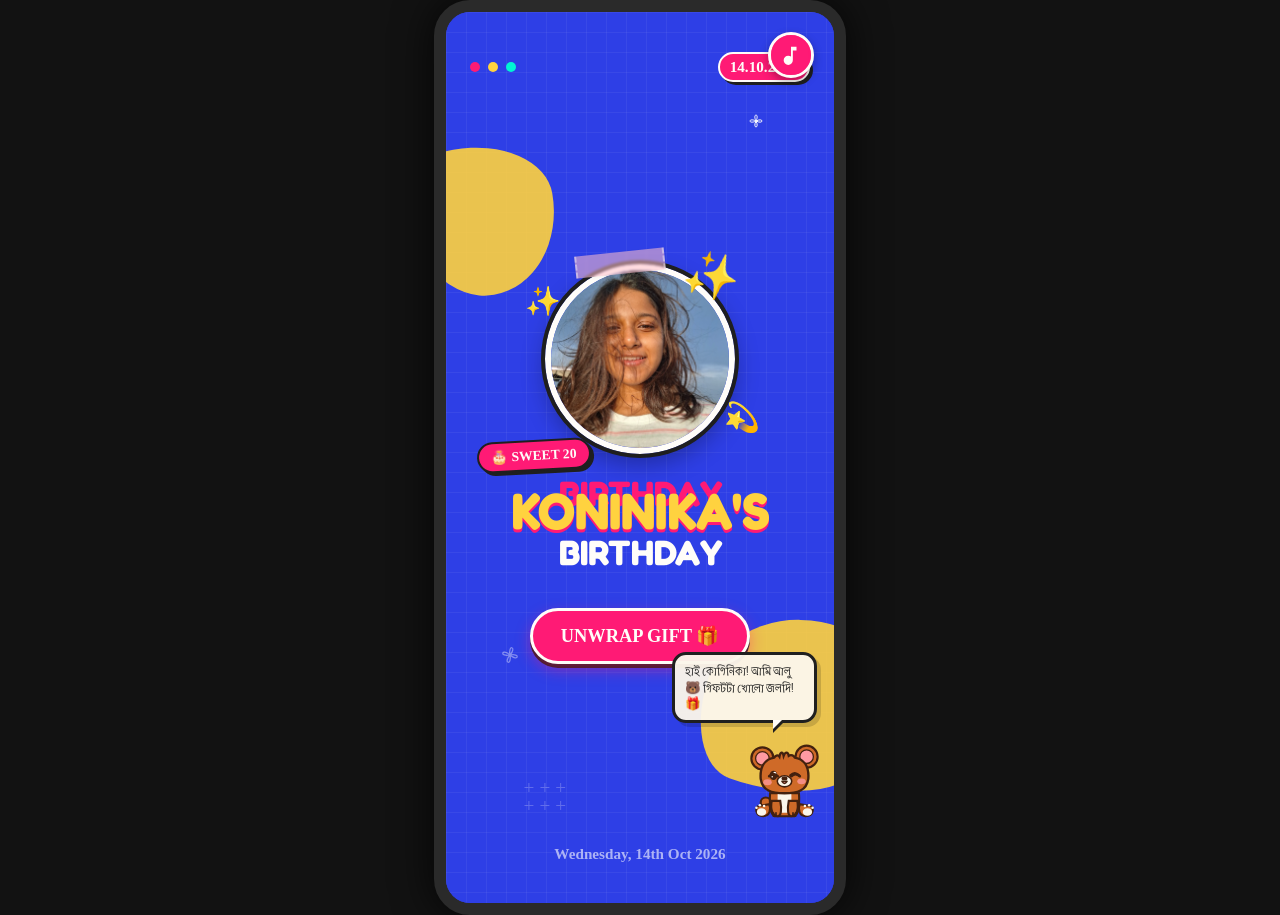
==== commit c38dd0e5: "Update VIP Pass and photo notes to authentic best-friend perks" ====
--- a/index.html
+++ b/index.html
@@ -462,19 +462,19 @@
               <div class="scratch-card-container">
                 <!-- Revealed Card Underneath -->
                 <div class="voucher-card golden-ticket">
-                  <div class="voucher-header">👑 20TH BIRTHDAY VIP PASS 👑</div>
+                  <div class="voucher-header">⭐ 20TH BIRTHDAY VIP PASS ⭐</div>
                   <div class="voucher-body">
-                    <h4 class="voucher-title">The Infinite Wish Pass ✨</h4>
+                    <h4 class="voucher-title">The Golden Friendship Pass ✨</h4>
                     <div class="voucher-perks">
-                      <div class="perk-item">🌟 <strong>1 Unconditional Wish</strong> — Anything in the universe, granted!</div>
-                      <div class="perk-item">🍽️ <strong>Royal Dinner Date & Desserts</strong> — All your favorite foods on me</div>
-                      <div class="perk-item">🛍️ <strong>Queen's Spoiling Spree</strong> — Unlimited shopping & pampering</div>
-                      <div class="perk-item">🫂 <strong>Lifetime Tantrum Pass</strong> — Instant cuddles, zero arguments</div>
-                    </div>
-                    <div class="voucher-seal">★ TICKET #KONU-20 • VALID FOR A LIFETIME ❤️ ★</div>
+                      <div class="perk-item">🌟 <strong>1 Unconditional Favor</strong> — Any crazy request or favor, 100% granted!</div>
+                      <div class="perk-item">🍕 <strong>Food & Dessert Feast</strong> — Biryani, momos, or ice cream, my treat!</div>
+                      <div class="perk-item">🎒 <strong>Anytime Hangout Pass</strong> — Bored or stressed? Always down to hang out</div>
+                      <div class="perk-item">🎧 <strong>24/7 Venting Hotline</strong> — Got tea to spill or rant? Always here to listen</div>
+                    </div>
+                    <div class="voucher-seal">★ TICKET #KONU-20 • FROM YOUR BEST FRIEND 🤝✨ • VALID FOREVER ★</div>
                   </div>
                   <div class="voucher-collected-badge hidden" id="voucher-collected-badge">
-                    ✅ CLAIMED & SAVED IN HEART
+                    ✅ CLAIMED & SAVED IN WALLET
                   </div>
                 </div>
 
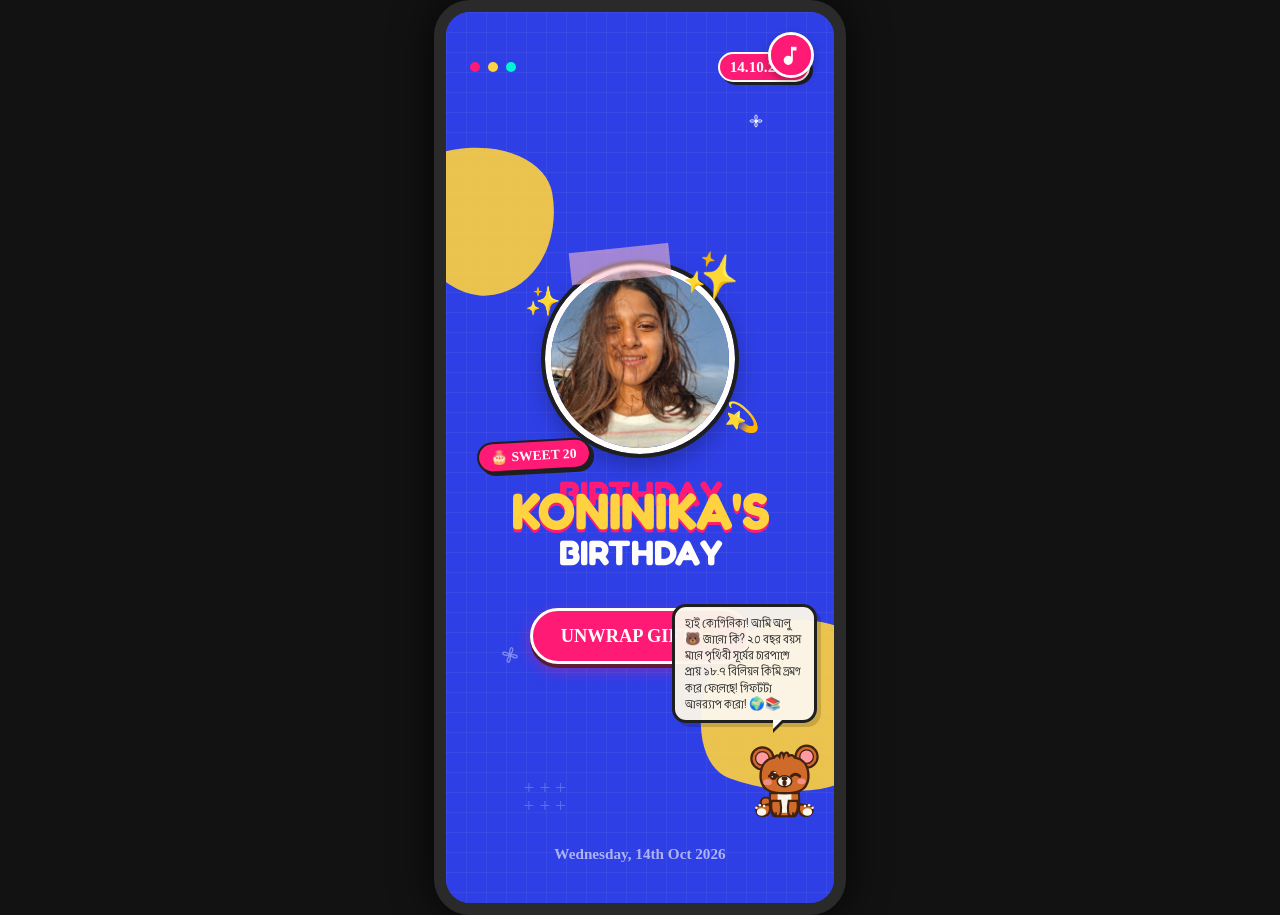
==== commit 357b1422: "Update mascot Alu: replace romantic phrases with intellectual science and knowledge presence" ====
--- a/index.html
+++ b/index.html
@@ -3,10 +3,10 @@
 <head>
   <meta charset="UTF-8">
   <meta name="viewport" content="width=device-width, initial-scale=1.0, maximum-scale=1.0, user-scalable=no">
-  <title>Happy 20th Birthday Koninika! 💖 Flappy Bird Game Inside 🎈</title>
+  <title>আজ শুনলাম নাকি আপনার জন্মদিন?</title>
 
   <!-- Primary Meta Tags -->
-  <meta name="title" content="Happy 20th Birthday Koninika! 💖 Flappy Bird Game Inside 🎈">
+  <meta name="title" content="আজ শুনলাম নাকি আপনার জন্মদিন?">
   <meta name="description" content="Play the Flappy Bird mini-game, dodge guitars & ukuleles, score 20, and unlock a special birthday surprise! 🎮🎂">
   <meta name="theme-color" content="#FF6B8B">
 
@@ -14,7 +14,7 @@
   <meta property="og:type" content="website">
   <meta property="og:url" content="https://subhrajyotidey.github.io/Gulbahar_er_Jonomdin/">
   <meta property="og:site_name" content="Koninika's 20th Birthday Celebration">
-  <meta property="og:title" content="Happy 20th Birthday Koninika! 💖 Flappy Bird Game Inside 🎈">
+  <meta property="og:title" content="আজ শুনলাম নাকি আপনার জন্মদিন?">
   <meta property="og:description" content="Play the Flappy Bird mini-game, dodge guitars & ukuleles, score 20, and unlock a special birthday surprise! 🎮🎂">
   <meta property="og:image" content="https://subhrajyotidey.github.io/Gulbahar_er_Jonomdin/flappy-preview.png">
   <meta property="og:image:secure_url" content="https://subhrajyotidey.github.io/Gulbahar_er_Jonomdin/flappy-preview.png">
@@ -26,7 +26,7 @@
   <!-- Twitter / X -->
   <meta name="twitter:card" content="summary_large_image">
   <meta name="twitter:url" content="https://subhrajyotidey.github.io/Gulbahar_er_Jonomdin/">
-  <meta name="twitter:title" content="Happy 20th Birthday Koninika! 💖 Flappy Bird Game Inside 🎈">
+  <meta name="twitter:title" content="আজ শুনলাম নাকি আপনার জন্মদিন?">
   <meta name="twitter:description" content="Play the Flappy Bird mini-game, dodge guitars & ukuleles, score 20, and unlock a special birthday surprise! 🎮🎂">
   <meta name="twitter:image" content="https://subhrajyotidey.github.io/Gulbahar_er_Jonomdin/flappy-preview.png">
   <meta name="twitter:image:alt" content="Flappy Koninika Birthday Game Preview Thumbnail">
@@ -135,16 +135,28 @@
       <!-- Navigation tabs (Optimized for 4 tabs) -->
       <nav class="bottom-nav">
         <a href="#countdown-sec" class="nav-item active" data-sec="countdown">
-          <span>⏳</span><label>Timer</label>
+          <svg class="nav-svg" viewBox="0 0 24 24">
+            <path d="M6 2v6h.01L6 8.01 10 12l-4 4 .01.01H6V22h12v-5.99h-.01L18 16l-4-4 4-3.99-.01-.01H18V2H6zm10 14.5V20H8v-3.5l4-4 4 4zm-4-5l-4-4V4h8v3.5l-4 4z"/>
+          </svg>
+          <label>Timer</label>
         </a>
         <a href="#scrapbook-sec" class="nav-item" data-sec="scrapbook">
-          <span>📸</span><label>Good Moments</label>
+          <svg class="nav-svg" viewBox="0 0 24 24">
+            <path d="M12 9a3 3 0 1 0 0 6 3 3 0 0 0 0-6zm0-2a5 5 0 1 1 0 10 5 5 0 0 1 0-10zm-7 3H3v10a2 2 0 0 0 2 2h14a2 2 0 0 0 2-2V10h-2l-1.5-3H8.5L7 10H5z"/>
+          </svg>
+          <label>Good Moments</label>
         </a>
         <a href="#game-sec" class="nav-item" data-sec="game">
-          <span>🎮</span><label>Game</label>
+          <svg class="nav-svg" viewBox="0 0 24 24">
+            <path d="M21 6H3c-1.1 0-2 .9-2 2v8c0 1.1.9 2 2 2h18c1.1 0 2-.9 2-2V8c0-1.1-.9-2-2-2zm-10 7H9v2H7v-2H5v-2h2V9h2v2h2v2zm4.5 2c-.83 0-1.5-.67-1.5-1.5s.67-1.5 1.5-1.5 1.5.67 1.5 1.5-.67 1.5-1.5 1.5zm3-3c-.83 0-1.5-.67-1.5-1.5S17.67 9 18.5 9s1.5.67 1.5 1.5-.67 1.5-1.5 1.5z"/>
+          </svg>
+          <label>Game</label>
         </a>
         <a href="#cake-sec" class="nav-item" data-sec="cake">
-          <span>🎂</span><label>Cake</label>
+          <svg class="nav-svg" viewBox="0 0 24 24">
+            <path d="M12 2c.55 0 1 .45 1 1v2h-2V3c0-.55.45-1 1-1zm6 6H6c-1.1 0-2 .9-2 2v2c0 1.1.9 2 2 2h1v6c0 1.1.9 2 2 2h6c1.1 0 2-.9 2-2v-6h1c1.1 0 2-.9 2-2v-2c0-1.1-.9-2-2-2zm-9 12H7v-6h2v6zm4 0h-2v-6h2v6zm4 0h-2v-6h2v6zm1-8H6v-2h12v2z"/>
+          </svg>
+          <label>Cake</label>
         </a>
       </nav>
 
@@ -452,42 +464,19 @@
               </div>
             </div>
 
-            <!-- Game Win Screen Overlay (Scratch Card Reward!) -->
+            <!-- Game Win Screen Overlay (Funny Birthday Meme Surprise!) -->
             <div id="game-win-overlay" class="game-overlay hidden">
-              <div class="washi-tape top-center-tape-pink"></div>
-              <h4>✨ YOU WIN! ✨</h4>
-              <p id="win-desc">Happy 20th Birthday! You've unlocked your gift. Scratch or tap below to claim it! 👇</p>
-              
-              <!-- Gift Scratch Box Embedded -->
-              <div class="scratch-card-container">
-                <!-- Revealed Card Underneath -->
-                <div class="voucher-card golden-ticket">
-                  <div class="voucher-header">⭐ 20TH BIRTHDAY VIP PASS ⭐</div>
-                  <div class="voucher-body">
-                    <h4 class="voucher-title">The Golden Friendship Pass ✨</h4>
-                    <div class="voucher-perks">
-                      <div class="perk-item">🌟 <strong>1 Unconditional Favor</strong> — Any crazy request or favor, 100% granted!</div>
-                      <div class="perk-item">🍕 <strong>Food & Dessert Feast</strong> — Biryani, momos, or ice cream, my treat!</div>
-                      <div class="perk-item">🎒 <strong>Anytime Hangout Pass</strong> — Bored or stressed? Always down to hang out</div>
-                      <div class="perk-item">🎧 <strong>24/7 Venting Hotline</strong> — Got tea to spill or rant? Always here to listen</div>
-                    </div>
-                    <div class="voucher-seal">★ TICKET #KONU-20 • FROM YOUR BEST FRIEND 🤝✨ • VALID FOREVER ★</div>
-                  </div>
-                  <div class="voucher-collected-badge hidden" id="voucher-collected-badge">
-                    ✅ CLAIMED & SAVED IN WALLET
-                  </div>
-                </div>
-
-                <!-- Scratch canvas on top -->
-                <canvas id="scratch-canvas" class="scratch-canvas"></canvas>
-              </div>
-
-              <!-- Claim Button (visible before collecting) -->
-              <button id="game-claim-btn" class="pulse-btn claim-btn">🎁 COLLECT GIFT</button>
-
-              <!-- Action Buttons (visible after collecting) -->
-              <div id="win-action-buttons" class="win-action-btns hidden">
-                <button id="game-continue-btn" class="pulse-btn continue-btn">▶ CONTINUE FLYING (ENDLESS) 🚀</button>
+              <div class="modal-top-bar">
+                <button id="meme-dismiss-btn" class="modal-close-pill">✕ Remove</button>
+              </div>
+
+              <div id="meme-image-container" class="gift-meme-container">
+                <img src="gift_meme.png" alt="Birthday Gift Surprise" class="gift-meme-img">
+              </div>
+
+              <!-- Continue Playing Action Buttons -->
+              <div id="win-action-buttons" class="win-action-btns">
+                <button id="game-continue-btn" class="pulse-btn continue-btn">▶ CONTINUE PLAYING (ENDLESS) 🚀</button>
                 <button id="game-win-restart-btn" class="secondary-btn win-restart-btn">🔄 RESTART GAME</button>
               </div>
             </div>
@@ -582,8 +571,8 @@
 
     <!-- Cute SVG Mascot "Alu" the Bear -->
     <!-- Cute SVG Mascot "Alu" the Bear (sitting chibi style) -->
-    <div id="alu-container" class="state-happy">
-      <div id="alu-bubble">হাই! আমি আলু, তোমার বার্থডে গাইড! 🎁</div>
+    <div id="alu-container" class="state-thinking">
+      <div id="alu-bubble">হাই কোণিনিকা! আমি আলু 🐻 তোমার নলেজ গাইড! ২০তম জন্মদিনে বিজ্ঞানের চোখ দিয়ে দিনটা দেখি! 🌍📚</div>
       <svg id="alu-svg" viewBox="0 0 100 100" width="85" height="85">
         <!-- Body Elements (Behind Head) -->
         <!-- Tail -->
--- a/style.css
+++ b/style.css
@@ -1319,156 +1319,80 @@
   box-shadow: 2px 2px 0 var(--text-dark);
 }
 
-/* Win Screen Scratch Card Container overrides */
+/* Win Screen Overlay (Birthday Meme Gift Modal) */
 #game-win-overlay {
-  background-color: rgba(46, 63, 230, 0.96);
+  background-color: rgba(20, 20, 35, 0.95);
+  backdrop-filter: blur(4px);
   color: var(--cream-white);
-  padding: 14px 16px;
+  padding: 12px 14px;
   overflow-y: auto;
   max-height: 100%;
   box-sizing: border-box;
-}
-
-#game-win-overlay h4 {
-  color: var(--bright-yellow);
-  text-shadow: 2px 2px 0 var(--neon-pink);
-  margin-bottom: 4px;
-}
-
-#game-win-overlay p {
-  color: var(--cream-white);
+  display: flex;
+  flex-direction: column;
+  justify-content: center;
+  align-items: center;
+  z-index: 30;
+}
+
+.modal-top-bar {
+  width: 100%;
+  max-width: 290px;
+  display: flex;
+  justify-content: flex-end;
+  margin-bottom: 6px;
+}
+
+.modal-close-pill {
+  background: #ff4d6d;
+  color: #ffffff;
+  border: 2px solid var(--text-dark);
+  border-radius: 20px;
+  padding: 4px 12px;
+  font-family: var(--font-fun);
   font-size: 0.74rem;
+  font-weight: 700;
+  cursor: pointer;
+  box-shadow: 2px 2px 0 var(--text-dark);
+  transition: transform 0.1s ease, background 0.15s ease;
+  display: inline-flex;
+  align-items: center;
+  gap: 4px;
+}
+
+.modal-close-pill:hover,
+.modal-close-pill:active {
+  transform: translate(1px, 1px);
+  background: #e63956;
+  box-shadow: 1px 1px 0 var(--text-dark);
+}
+
+.modal-close-pill.hidden {
+  display: none !important;
+}
+
+.gift-meme-container {
+  width: 100%;
+  max-width: 290px;
+  aspect-ratio: 3 / 2;
+  border: 3.5px solid var(--text-dark);
+  border-radius: 14px;
+  overflow: hidden;
+  box-shadow: 4px 4px 0 var(--bright-yellow);
+  background-color: #000;
   margin-bottom: 8px;
-  max-width: 290px;
-}
-
-/* SCRATCH CARD VIRTUAL GIFT */
-.scratch-card-container {
-  position: relative;
-  width: 290px;
-  height: 195px;
-  border-radius: 14px;
-  border: 3px solid var(--text-dark);
-  box-shadow: 4px 4px 0 var(--bright-yellow);
-  overflow: hidden;
-  background-color: var(--cream-white);
-  margin-bottom: 4px;
-}
-
-.voucher-card {
-  position: absolute;
-  top: 0;
-  left: 0;
+  animation: popIn 0.35s cubic-bezier(0.175, 0.885, 0.32, 1.275);
+}
+
+.gift-meme-container.hidden {
+  display: none !important;
+}
+
+.gift-meme-img {
   width: 100%;
   height: 100%;
-  background: linear-gradient(135deg, #fffbeb 0%, #fef3c7 40%, #fde68a 70%, #fcd34d 100%);
-  border: 2px dashed #d97706;
-  padding: 8px 10px;
-  display: flex;
-  flex-direction: column;
-  justify-content: space-between;
-  align-items: center;
-  text-align: center;
-  border-radius: 10px;
-  box-sizing: border-box;
-}
-
-.voucher-header {
-  font-family: var(--font-fun);
-  font-size: 0.68rem;
-  font-weight: 800;
-  color: #fff;
-  background: linear-gradient(90deg, #d97706, #b45309);
-  border: 1.5px solid #78350f;
-  padding: 2px 10px;
-  border-radius: 10px;
-  box-shadow: 1.5px 1.5px 0 #78350f;
-  letter-spacing: 0.5px;
-}
-
-.voucher-body {
-  width: 100%;
-  display: flex;
-  flex-direction: column;
-  align-items: center;
-}
-
-.voucher-title {
-  font-family: var(--font-fun);
-  font-size: 0.88rem;
-  color: #78350f;
-  margin: 2px 0 4px 0;
-  font-weight: 800;
-}
-
-.voucher-perks {
-  display: flex;
-  flex-direction: column;
-  gap: 3px;
-  width: 100%;
-  text-align: left;
-}
-
-.perk-item {
-  font-size: 0.58rem;
-  line-height: 1.25;
-  color: #451a03;
-  font-weight: 600;
-  background: rgba(255, 255, 255, 0.78);
-  padding: 2px 6px;
-  border-radius: 5px;
-  border-left: 3px solid #d97706;
-}
-
-.voucher-seal {
-  font-family: var(--font-fun);
-  font-size: 0.54rem;
-  font-weight: 700;
-  color: #92400e;
-  letter-spacing: 0.4px;
-  margin-top: 3px;
-}
-
-.voucher-collected-badge {
-  position: absolute;
-  top: 50%;
-  left: 50%;
-  transform: translate(-50%, -50%) rotate(-6deg);
-  background: rgba(16, 185, 129, 0.95);
-  color: #ffffff;
-  font-family: var(--font-fun);
-  font-size: 0.78rem;
-  font-weight: 800;
-  padding: 6px 14px;
-  border-radius: 8px;
-  border: 2px solid #064e3b;
-  box-shadow: 3px 3px 0 rgba(0, 0, 0, 0.25);
-  z-index: 6;
-  pointer-events: none;
-  white-space: nowrap;
-  animation: popIn 0.35s cubic-bezier(0.175, 0.885, 0.32, 1.275);
-}
-
-.voucher-collected-badge.hidden {
-  display: none !important;
-}
-
-.claim-btn {
-  margin-top: 8px !important;
-  background: linear-gradient(135deg, #f59e0b 0%, #d97706 100%) !important;
-  color: white !important;
-  font-size: 0.82rem !important;
-  padding: 8px 18px !important;
-  border: 2px solid var(--text-dark) !important;
-  box-shadow: 2.5px 2.5px 0 var(--text-dark) !important;
-  border-radius: 12px !important;
-  cursor: pointer;
-  width: 100%;
-  max-width: 290px;
-}
-
-.claim-btn.hidden {
-  display: none !important;
+  object-fit: cover;
+  display: block;
 }
 
 .win-action-btns {
@@ -2176,6 +2100,14 @@
   margin-bottom: 2px;
 }
 
+.nav-svg {
+  width: 22px;
+  height: 22px;
+  margin-bottom: 2px;
+  fill: currentColor;
+  transition: transform 0.25s var(--spring-bounce);
+}
+
 .nav-item label {
   font-family: var(--font-fun);
   font-size: 0.65rem;
@@ -2189,8 +2121,10 @@
   color: var(--neon-pink);
 }
 
-.nav-item.active span {
-  filter: drop-shadow(0 2px 4px rgba(255, 26, 117, 0.3));
+.nav-item.active span,
+.nav-item.active .nav-svg {
+  filter: drop-shadow(0 2px 4px rgba(255, 26, 117, 0.4));
+  transform: scale(1.08);
 }
 
 /* Individual Font-Family Overrides for Every Line & Section */
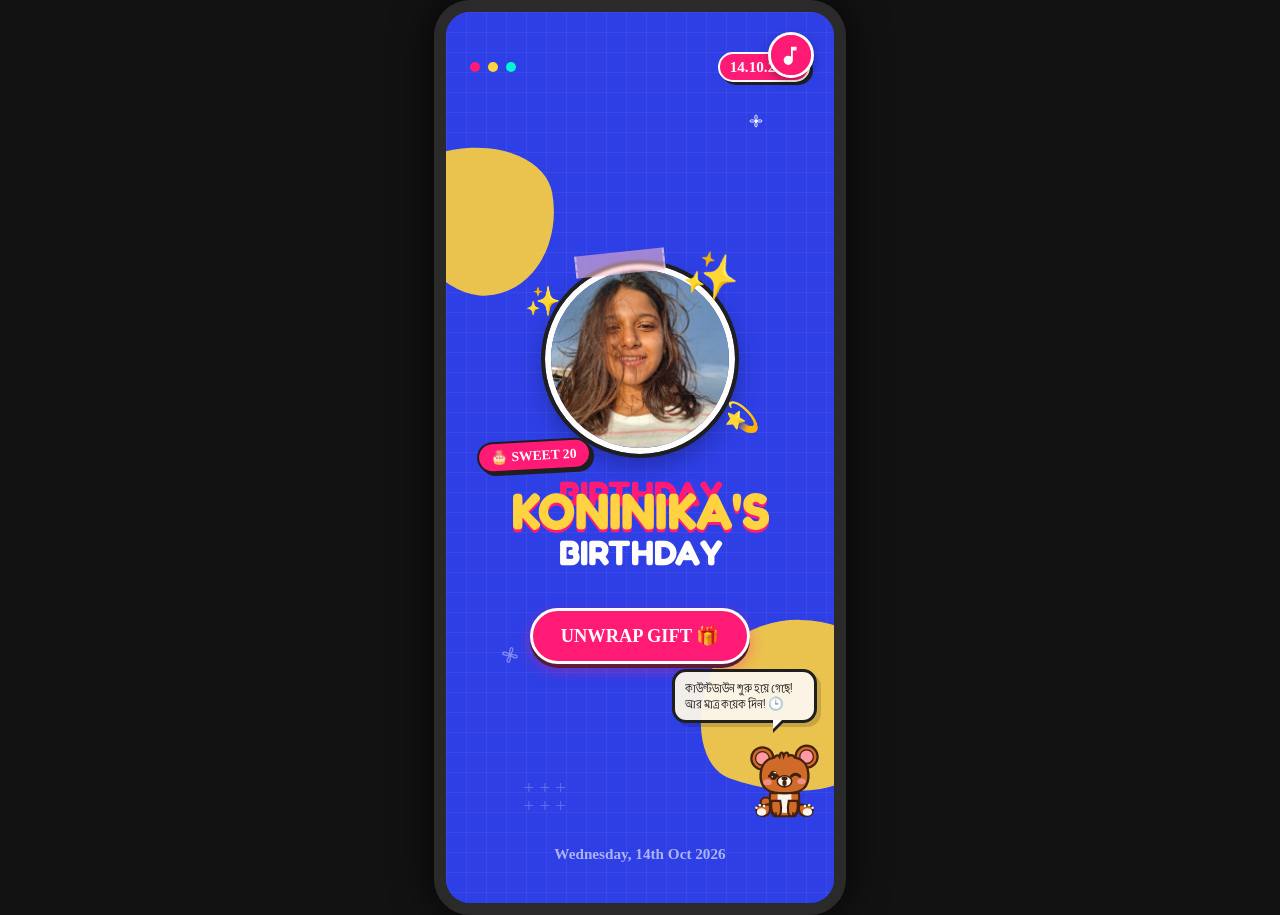
==== commit a2d1b9a7: "Revert Alu to original playful mascot while strictly removing romantic phrasing in scrapbook" ====
--- a/index.html
+++ b/index.html
@@ -571,8 +571,8 @@
 
     <!-- Cute SVG Mascot "Alu" the Bear -->
     <!-- Cute SVG Mascot "Alu" the Bear (sitting chibi style) -->
-    <div id="alu-container" class="state-thinking">
-      <div id="alu-bubble">হাই কোণিনিকা! আমি আলু 🐻 তোমার নলেজ গাইড! ২০তম জন্মদিনে বিজ্ঞানের চোখ দিয়ে দিনটা দেখি! 🌍📚</div>
+    <div id="alu-container" class="state-happy">
+      <div id="alu-bubble">হাই! আমি আলু, তোমার বার্থডে গাইড! 🎁</div>
       <svg id="alu-svg" viewBox="0 0 100 100" width="85" height="85">
         <!-- Body Elements (Behind Head) -->
         <!-- Tail -->
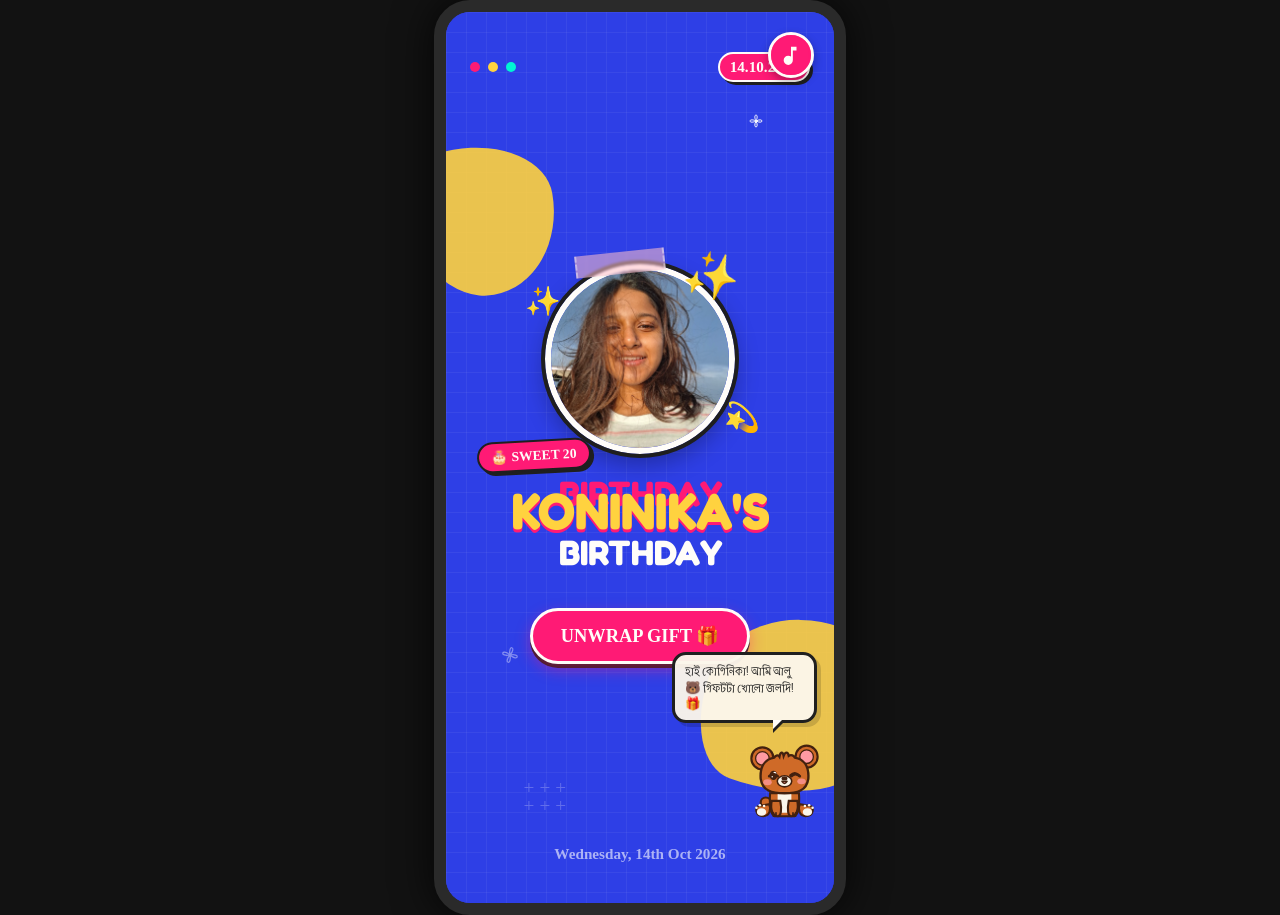
==== commit 47026b56: "Update link preview subtext to Bengali message and remove English metadata" ====
--- a/index.html
+++ b/index.html
@@ -7,15 +7,15 @@
 
   <!-- Primary Meta Tags -->
   <meta name="title" content="আজ শুনলাম নাকি আপনার জন্মদিন?">
-  <meta name="description" content="Play the Flappy Bird mini-game, dodge guitars & ukuleles, score 20, and unlock a special birthday surprise! 🎮🎂">
+  <meta name="description" content="অনেক যত্নে, একটা ছোট্ট গেম বানিয়েছি, জানিনা কতটা ভালো লাগবে, একবার লিংক এ ক্লিক করে দেখতেই পারিস :)">
   <meta name="theme-color" content="#FF6B8B">
 
   <!-- Open Graph / Facebook / WhatsApp / iMessage / Telegram -->
   <meta property="og:type" content="website">
   <meta property="og:url" content="https://subhrajyotidey.github.io/Gulbahar_er_Jonomdin/">
-  <meta property="og:site_name" content="Koninika's 20th Birthday Celebration">
+  <meta property="og:site_name" content="আজ শুনলাম নাকি আপনার জন্মদিন?">
   <meta property="og:title" content="আজ শুনলাম নাকি আপনার জন্মদিন?">
-  <meta property="og:description" content="Play the Flappy Bird mini-game, dodge guitars & ukuleles, score 20, and unlock a special birthday surprise! 🎮🎂">
+  <meta property="og:description" content="অনেক যত্নে, একটা ছোট্ট গেম বানিয়েছি, জানিনা কতটা ভালো লাগবে, একবার লিংক এ ক্লিক করে দেখতেই পারিস :)">
   <meta property="og:image" content="https://subhrajyotidey.github.io/Gulbahar_er_Jonomdin/flappy-preview.png">
   <meta property="og:image:secure_url" content="https://subhrajyotidey.github.io/Gulbahar_er_Jonomdin/flappy-preview.png">
   <meta property="og:image:type" content="image/png">
@@ -27,7 +27,7 @@
   <meta name="twitter:card" content="summary_large_image">
   <meta name="twitter:url" content="https://subhrajyotidey.github.io/Gulbahar_er_Jonomdin/">
   <meta name="twitter:title" content="আজ শুনলাম নাকি আপনার জন্মদিন?">
-  <meta name="twitter:description" content="Play the Flappy Bird mini-game, dodge guitars & ukuleles, score 20, and unlock a special birthday surprise! 🎮🎂">
+  <meta name="twitter:description" content="অনেক যত্নে, একটা ছোট্ট গেম বানিয়েছি, জানিনা কতটা ভালো লাগবে, একবার লিংক এ ক্লিক করে দেখতেই পারিস :)">
   <meta name="twitter:image" content="https://subhrajyotidey.github.io/Gulbahar_er_Jonomdin/flappy-preview.png">
   <meta name="twitter:image:alt" content="Flappy Koninika Birthday Game Preview Thumbnail">
 
